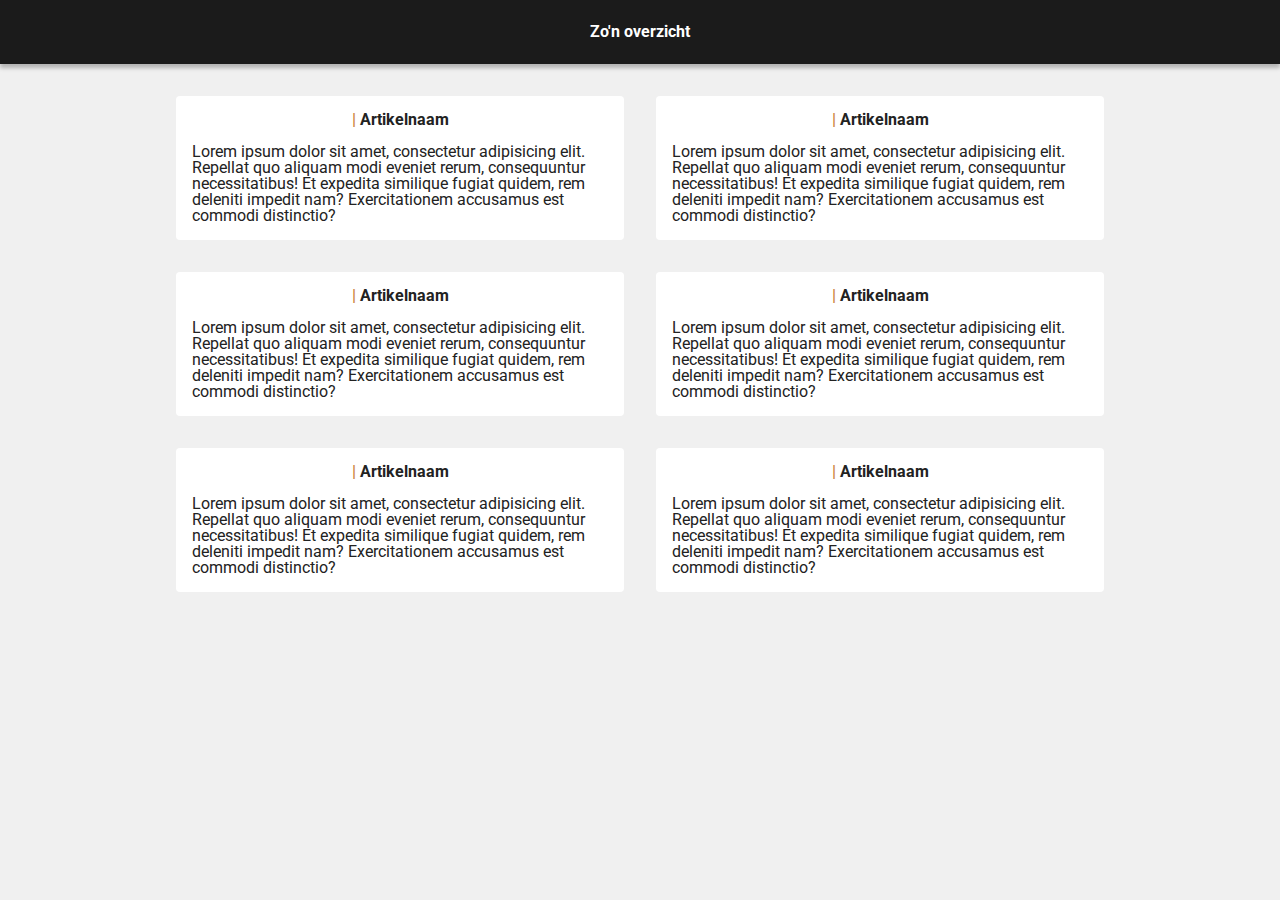
==== index.html @ 6e52973c "An attempt" ====
<!doctype html>
<html lang="nl">
	
<head>
	<meta charset="UTF-8">
	<meta name="author" content="Daniel van de Velde">
	<meta name="viewport" content="width=device-width, initial-scale=1">
	<title>Hey</title>
	<link href="styles/reset.css" rel="stylesheet">
	<link href="styles/style.css" rel="stylesheet">
</head>

<body>
	<h1>Zo'n overzicht</h1>
	<section>
		<article><h2>Artikelnaam</h2><p>Lorem ipsum dolor sit amet, consectetur adipisicing elit. Repellat quo aliquam modi eveniet rerum, consequuntur necessitatibus! Et expedita similique fugiat quidem, rem deleniti impedit nam? Exercitationem accusamus est commodi distinctio?</p></article>
		<article><h2>Artikelnaam</h2><p>Lorem ipsum dolor sit amet, consectetur adipisicing elit. Repellat quo aliquam modi eveniet rerum, consequuntur necessitatibus! Et expedita similique fugiat quidem, rem deleniti impedit nam? Exercitationem accusamus est commodi distinctio?</p></article>
		<article><h2>Artikelnaam</h2><p>Lorem ipsum dolor sit amet, consectetur adipisicing elit. Repellat quo aliquam modi eveniet rerum, consequuntur necessitatibus! Et expedita similique fugiat quidem, rem deleniti impedit nam? Exercitationem accusamus est commodi distinctio?</p></article>
		<article><h2>Artikelnaam</h2><p>Lorem ipsum dolor sit amet, consectetur adipisicing elit. Repellat quo aliquam modi eveniet rerum, consequuntur necessitatibus! Et expedita similique fugiat quidem, rem deleniti impedit nam? Exercitationem accusamus est commodi distinctio?</p></article>
		<article><h2>Artikelnaam</h2><p>Lorem ipsum dolor sit amet, consectetur adipisicing elit. Repellat quo aliquam modi eveniet rerum, consequuntur necessitatibus! Et expedita similique fugiat quidem, rem deleniti impedit nam? Exercitationem accusamus est commodi distinctio?</p></article>
		<article><h2>Artikelnaam</h2><p>Lorem ipsum dolor sit amet, consectetur adipisicing elit. Repellat quo aliquam modi eveniet rerum, consequuntur necessitatibus! Et expedita similique fugiat quidem, rem deleniti impedit nam? Exercitationem accusamus est commodi distinctio?</p></article>
	</section>
		<script src="scripts/script.js"></script>
</body>
	
</html>
---- styles/style.css ----
@import url("https://fonts.googleapis.com/css2?family=Roboto:wght@400;700&display=swap");

:root {
  font-family: "Roboto", sans-serif;
}

body {
  background-color: #f0f0f0;
}

h1 {
  background-color: #1b1b1b;
  color: white;
  font-weight: bold;
  text-align: center;
  padding: 1.5em;
  box-shadow: 0px 0.25em 0.25em 0px rgba(0, 0, 0, 0.25);
  position: sticky;
  margin-bottom: 1em;
}

section {
  display: flex;
  flex-wrap: wrap;
  width: 75%;
  margin: auto;
}

article {
  padding: 1em;
  margin: 1em;
  background-color: #ffffff;
  border-radius: 0.25em;
  flex: 1 0 40%;
  cursor: pointer;
}

article:hover {
  transform: translateY(-0.25em) translateX(0.25em);
  box-shadow: 0px 0.5em 0.25em 0px rgba(0, 0, 0, 0.25);
}

h2 {
  padding-bottom: 1em;
  text-align: center;
  font-weight: bold;
}

h2::before {
  content: "| ";
  color: peru;
}
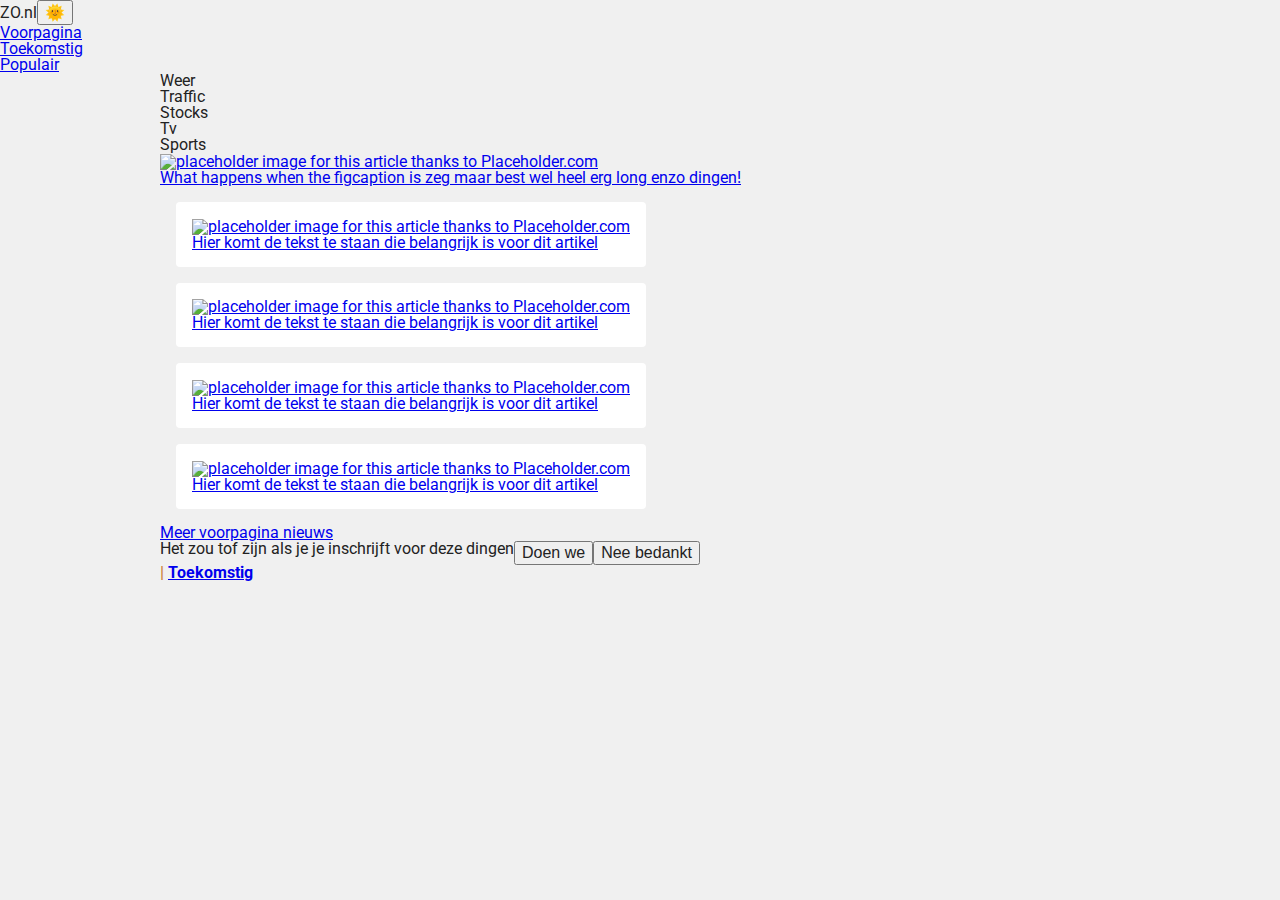
==== commit d71f92d5: "Add html that looks suspiciously like a newssite & fontAwesome for laziness" ====
--- a/index.html
+++ b/index.html
@@ -1,26 +1,142 @@
-<!doctype html>
+<!DOCTYPE html>
 <html lang="nl">
-	
-<head>
-	<meta charset="UTF-8">
-	<meta name="author" content="Daniel van de Velde">
-	<meta name="viewport" content="width=device-width, initial-scale=1">
-	<title>Hey</title>
-	<link href="styles/reset.css" rel="stylesheet">
-	<link href="styles/style.css" rel="stylesheet">
-</head>
-
-<body>
-	<h1>Zo'n overzicht</h1>
-	<section>
-		<article><h2>Artikelnaam</h2><p>Lorem ipsum dolor sit amet, consectetur adipisicing elit. Repellat quo aliquam modi eveniet rerum, consequuntur necessitatibus! Et expedita similique fugiat quidem, rem deleniti impedit nam? Exercitationem accusamus est commodi distinctio?</p></article>
-		<article><h2>Artikelnaam</h2><p>Lorem ipsum dolor sit amet, consectetur adipisicing elit. Repellat quo aliquam modi eveniet rerum, consequuntur necessitatibus! Et expedita similique fugiat quidem, rem deleniti impedit nam? Exercitationem accusamus est commodi distinctio?</p></article>
-		<article><h2>Artikelnaam</h2><p>Lorem ipsum dolor sit amet, consectetur adipisicing elit. Repellat quo aliquam modi eveniet rerum, consequuntur necessitatibus! Et expedita similique fugiat quidem, rem deleniti impedit nam? Exercitationem accusamus est commodi distinctio?</p></article>
-		<article><h2>Artikelnaam</h2><p>Lorem ipsum dolor sit amet, consectetur adipisicing elit. Repellat quo aliquam modi eveniet rerum, consequuntur necessitatibus! Et expedita similique fugiat quidem, rem deleniti impedit nam? Exercitationem accusamus est commodi distinctio?</p></article>
-		<article><h2>Artikelnaam</h2><p>Lorem ipsum dolor sit amet, consectetur adipisicing elit. Repellat quo aliquam modi eveniet rerum, consequuntur necessitatibus! Et expedita similique fugiat quidem, rem deleniti impedit nam? Exercitationem accusamus est commodi distinctio?</p></article>
-		<article><h2>Artikelnaam</h2><p>Lorem ipsum dolor sit amet, consectetur adipisicing elit. Repellat quo aliquam modi eveniet rerum, consequuntur necessitatibus! Et expedita similique fugiat quidem, rem deleniti impedit nam? Exercitationem accusamus est commodi distinctio?</p></article>
-	</section>
-		<script src="scripts/script.js"></script>
-</body>
-	
+  <head>
+    <meta charset="UTF-8" />
+    <meta name="author" content="Daniel van de Velde" />
+    <meta name="viewport" content="width=device-width, initial-scale=1" />
+    <title>Hey</title>
+    <link href="styles/reset.css" rel="stylesheet" />
+    <link href="styles/style.css" rel="stylesheet" />
+    <script
+      src="https://kit.fontawesome.com/f37409f078.js"
+      crossorigin="anonymous"
+    ></script>
+  </head>
+  <body>
+    <header>
+      <div>
+        <a><i class="fas fa-fast-forward"></i>ZO.nl</a
+        ><button id="theme">🌞</button>
+      </div>
+      <nav>
+        <ul>
+          <li><a href="#frontpage">Voorpagina</a></li>
+          <li><a href="#future">Toekomstig</a></li>
+          <li><a href="#">Populair</a></li>
+        </ul>
+      </nav>
+    </header>
+    <main>
+      <section id="forwardIcons">
+        <ul>
+          <li>
+            <a><i class="fas fa-cloud-sun"></i><span>Weer</span></a>
+          </li>
+          <li>
+            <a><i class="fas fa-car"></i><span>Traffic</span></a>
+          </li>
+          <li>
+            <a><i class="far fa-chart-bar"></i><span>Stocks</span></a>
+          </li>
+          <li>
+            <a><i class="fas fa-tv"></i><span>Tv</span></a>
+          </li>
+          <li>
+            <a><i class="fas fa-futbol"></i><span>Sports</span></a>
+          </li>
+        </ul>
+      </section>
+      <section id="frontpage">
+        <a href="#">
+          <figure>
+            <img
+              src="https://via.placeholder.com/150"
+              alt="placeholder image for this article thanks to Placeholder.com"
+            />
+            <figcaption>
+              What happens when the figcaption is zeg maar best wel heel erg
+              long enzo dingen!
+            </figcaption>
+          </figure>
+        </a>
+        <ul>
+          <li>
+            <a href="#">
+              <article>
+                <figure>
+                  <img
+                    src="https://via.placeholder.com/150"
+                    alt="placeholder image for this article thanks to Placeholder.com"
+                  />
+                </figure>
+                <p data-attribute="video">
+                  Hier komt de tekst te staan die belangrijk is voor dit artikel
+                </p>
+              </article>
+            </a>
+          </li>
+          <li>
+            <a href="#">
+              <article>
+                <figure>
+                  <img
+                    src="https://via.placeholder.com/150"
+                    alt="placeholder image for this article thanks to Placeholder.com"
+                  />
+                </figure>
+                <p>
+                  Hier komt de tekst te staan die belangrijk is voor dit artikel
+                </p>
+              </article>
+            </a>
+          </li>
+          <li>
+            <a href="#">
+              <article>
+                <figure>
+                  <img
+                    src="https://via.placeholder.com/150"
+                    alt="placeholder image for this article thanks to Placeholder.com"
+                  />
+                </figure>
+                <p>
+                  Hier komt de tekst te staan die belangrijk is voor dit artikel
+                </p>
+              </article>
+            </a>
+          </li>
+          <li>
+            <a href="#">
+              <article>
+                <figure>
+                  <img
+                    src="https://via.placeholder.com/150"
+                    alt="placeholder image for this article thanks to Placeholder.com"
+                  />
+                </figure>
+                <p>
+                  Hier komt de tekst te staan die belangrijk is voor dit artikel
+                </p>
+              </article>
+            </a>
+          </li>
+          <li><a href="#">Meer voorpagina nieuws</a></li>
+        </ul>
+      </section>
+      <section id="shamelessAd">
+        <p>Het zou tof zijn als je je inschrijft voor deze dingen</p>
+        <div>
+          <button class="darkPattern">Doen we</button
+          ><button class="lightPattern">Nee bedankt</button>
+        </div>
+      </section>
+      <section>
+        <h2 id="future"><a href="#">Toekomstig</a></h2>
+      </section>
+    </main>
+    <aside>
+      <!-- Tijd en dingen hier -->
+    </aside>
+    <script src="scripts/script.js"></script>
+  </body>
 </html>
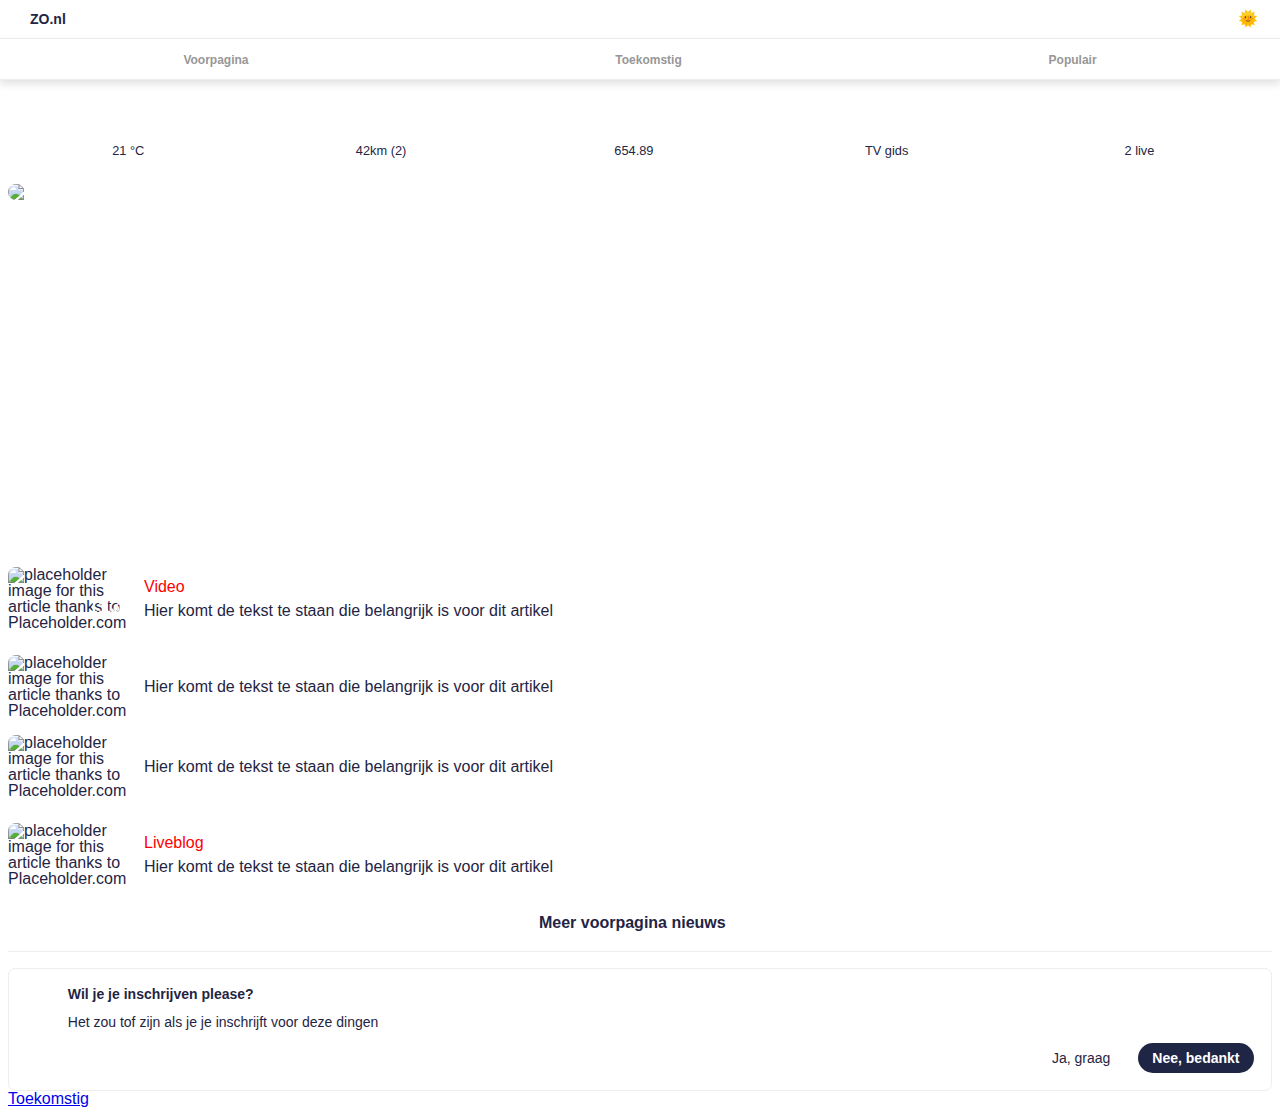
==== commit 3c4139e7: "Actually decent looking mobile" ====
--- a/index.html
+++ b/index.html
@@ -4,7 +4,7 @@
     <meta charset="UTF-8" />
     <meta name="author" content="Daniel van de Velde" />
     <meta name="viewport" content="width=device-width, initial-scale=1" />
-    <title>Hey</title>
+    <title>ZO - Het nieuws uit de toekomst als eerst op ZO.nl</title>
     <link href="styles/reset.css" rel="stylesheet" />
     <link href="styles/style.css" rel="stylesheet" />
     <script
@@ -15,7 +15,7 @@
   <body>
     <header>
       <div>
-        <a><i class="fas fa-fast-forward"></i>ZO.nl</a
+        <a href="#"><i class="fas fa-fast-forward"></i>ZO.nl</a
         ><button id="theme">🌞</button>
       </div>
       <nav>
@@ -30,23 +30,23 @@
       <section id="forwardIcons">
         <ul>
           <li>
-            <a><i class="fas fa-cloud-sun"></i><span>Weer</span></a>
+            <a href="#"><i class="fas fa-cloud-sun"></i><span>21 °C</span></a>
           </li>
           <li>
-            <a><i class="fas fa-car"></i><span>Traffic</span></a>
+            <a href="#"><i class="fas fa-car"></i><span>42km (2)</span></a>
           </li>
           <li>
-            <a><i class="far fa-chart-bar"></i><span>Stocks</span></a>
+            <a href="#"><i class="far fa-chart-bar"></i><span>654.89</span></a>
           </li>
           <li>
-            <a><i class="fas fa-tv"></i><span>Tv</span></a>
+            <a href="#"><i class="fas fa-tv"></i><span>TV gids</span></a>
           </li>
           <li>
-            <a><i class="fas fa-futbol"></i><span>Sports</span></a>
+            <a href="#"><i class="fas fa-futbol"></i><span>2 live</span></a>
           </li>
         </ul>
       </section>
-      <section id="frontpage">
+      <section id="frontpage" class="newsSection">
         <a href="#">
           <figure>
             <img
@@ -54,8 +54,8 @@
               alt="placeholder image for this article thanks to Placeholder.com"
             />
             <figcaption>
-              What happens when the figcaption is zeg maar best wel heel erg
-              long enzo dingen!
+              What happens when the figcaptions is aardig long en /n volgende
+              regel
             </figcaption>
           </figure>
         </a>
@@ -68,8 +68,9 @@
                     src="https://via.placeholder.com/150"
                     alt="placeholder image for this article thanks to Placeholder.com"
                   />
+                  <time datetime="1:13">1:13</time>
                 </figure>
-                <p data-attribute="video">
+                <p data-attribute="Video">
                   Hier komt de tekst te staan die belangrijk is voor dit artikel
                 </p>
               </article>
@@ -114,7 +115,7 @@
                     alt="placeholder image for this article thanks to Placeholder.com"
                   />
                 </figure>
-                <p>
+                <p data-attribute="Liveblog">
                   Hier komt de tekst te staan die belangrijk is voor dit artikel
                 </p>
               </article>
@@ -124,10 +125,13 @@
         </ul>
       </section>
       <section id="shamelessAd">
-        <p>Het zou tof zijn als je je inschrijft voor deze dingen</p>
+        <article>
+          <h3>Wil je je inschrijven please?</h3>
+          <p>Het zou tof zijn als je je inschrijft voor deze dingen</p>
+        </article>
         <div>
-          <button class="darkPattern">Doen we</button
-          ><button class="lightPattern">Nee bedankt</button>
+          <button class="darkPattern">Ja, graag</button
+          ><button class="lightPattern">Nee, bedankt</button>
         </div>
       </section>
       <section>
--- a/styles/style.css
+++ b/styles/style.css
@@ -1,52 +1,310 @@
-@import url("https://fonts.googleapis.com/css2?family=Roboto:wght@400;700&display=swap");
-
 :root {
-  font-family: "Roboto", sans-serif;
+  font-family: "Segoe UI", sans-serif;
+  --pri-text: #1f2544;
+  --sec-text: #979797;
+  --background: #fff;
+  --background2: #fff;
+  --border-color: #eee;
+  --border-radius: 0.5em;
+}
+
+.dark {
+  --pri-text: #ddd;
+  --sec-text: #ddd;
+  --background: #000;
+  --background2: #1f1f1f;
+  --border-color: #808080;
 }
 
 body {
-  background-color: #f0f0f0;
-}
-
-h1 {
-  background-color: #1b1b1b;
-  color: white;
-  font-weight: bold;
+  background-color: var(--background);
+}
+
+header {
+  display: flex;
+  flex-direction: column;
+}
+
+header div {
+  display: flex;
+  justify-content: space-between;
+  align-items: center;
+  padding: 0.5em 1em;
+  border-bottom: 1px solid var(--border-color);
+  background-color: var(--background2);
+}
+
+header div a {
+  font-weight: bold;
+  font-size: 0.875em;
+  text-decoration: none;
+  color: var(--pri-text);
+}
+
+header div i {
+  padding-right: 1em;
+}
+
+header div button {
+  border: none;
+  background: none;
+  outline: none;
+  animation: rotation 2s infinite linear;
+  animation-play-state: paused;
+  padding-bottom: 0.15em;
+}
+
+header div button:hover {
+  transform: rotate(90deg);
+  animation-play-state: running;
+}
+
+header nav {
+  z-index: 2;
+  box-shadow: 0 0.25em 0.5em 0 rgba(0,0,0,.12);
+  border-bottom: 1px solid var(--border-color);
+  background-color: var(--background2);
+}
+
+header nav ul {
+  display: flex;
+  justify-content: space-around;
+  padding: 0.75em 0;
+}
+
+header nav a {
+  text-decoration: none;
+  color: var(--sec-text);
+  font-weight: bold;
+  text-transform: capitalize;
+  font-size: 0.75em;
+  padding: 1em 0.5em;
+}
+
+main {
+  margin-top: 2.5em;
+  padding: 0.5em;
+}
+
+#forwardIcons ul {
+  display: flex;
+  justify-content: stretch;
+}
+
+#forwardIcons li {
+  padding: 0.25em;
+  margin-bottom: 1em;
+  display: flex;
+  flex-direction: column;
+  width: 100%;
+  border: 1px solid transparent;
+}
+
+#forwardIcons li a {
+  padding: 0.25em;
+  display: flex;
+  flex-direction: column;
+  align-items: center;
+  color: var(--pri-text);
+  text-decoration: none;
+}
+
+#forwardIcons i {
+  padding-bottom: 0.5em;
+}
+
+#forwardIcons span {
+  font-size: 0.8em;
+}
+
+#forwardIcons li span::after {
+  font-size: 0.75em;
+  font-family: FontAwesome;
+  content: "\f054";
+  padding-left: 0.5em;
+}
+
+#forwardIcons li:hover {
+  border: 1px solid var(--pri-text);
+  border-radius: 0.5em;
+}
+
+.newsSection {
+  border-bottom: 1px solid var(--border-color);
+  margin-bottom: 1em;
+}
+
+.newsSection > a {
+  color: #fff;
+}
+
+.newsSection > a figure {
+  position: relative;
+  margin-bottom: 1em;
+  height: 22.5em;
+}
+
+.newsSection > a figure img {
+  border-radius: var(--border-radius);
+  width: 100%;
+  height: 100%;
+}
+
+.newsSection > a figure figcaption {
+  font-size: 1.5em;
+  font-weight: bold;
+  position: absolute;
+  bottom: 1em;
+  left: 0.5em;
+  right: 0.5em;
+}
+
+.newsSection ul li {
+  margin-bottom: 1em;
+}
+
+.newsSection li > a {
+  color: var(--pri-text);
+  text-decoration: none;
+}
+
+.newsSection li > a:hover {
+  text-decoration: underline;
+}
+
+.newsSection ul li:last-child {
   text-align: center;
-  padding: 1.5em;
-  box-shadow: 0px 0.25em 0.25em 0px rgba(0, 0, 0, 0.25);
-  position: sticky;
-  margin-bottom: 1em;
-}
-
-section {
-  display: flex;
-  flex-wrap: wrap;
-  width: 75%;
-  margin: auto;
-}
-
-article {
+  font-weight: bold;
+  padding: 0.25em;
+}
+
+.newsSection ul li:last-child a::after {
+  font-weight: normal;
+  font-size: 0.75em;
+  font-family: FontAwesome;
+  content: "\f054";
+  padding-left: 0.5em;
+}
+
+.newsSection ul article {
+  display: flex;
+  align-items: center;
+  position: relative;
+}
+
+.newsSection article figure {
+  position: relative;
+  flex: 0 0 7.5em;
+}
+
+.newsSection article img {
+  border-radius: var(--border-radius);
+  width: 100%;
+  height: 100%;
+}
+
+.newsSection article p {
   padding: 1em;
-  margin: 1em;
-  background-color: #ffffff;
-  border-radius: 0.25em;
-  flex: 1 0 40%;
-  cursor: pointer;
-}
-
-article:hover {
-  transform: translateY(-0.25em) translateX(0.25em);
-  box-shadow: 0px 0.5em 0.25em 0px rgba(0, 0, 0, 0.25);
-}
-
-h2 {
+  display: flex;
+  flex-direction: column;
+  line-height: 1.5em;
+}
+
+.newsSection article p[data-attribute]::before {
+  content: attr(data-attribute);
+  color: red;
+}
+
+.newsSection article time {
+  color: #fff;
+  position: absolute;
+  right: 0.5em;
+  bottom: 1em;
+}
+
+.newsSection article p[data-attribute="video"]::after {
+  color: #fff;
+  font-family: FontAwesome;
+  font-size: 2em;
+  content: "\f144";
+  position: absolute;
+  left: 0.25em;
+  bottom: 0.25em;
+}
+
+#shamelessAd {
+  border: 1px solid var(--border-color);
+  background-color: var(--background2);
+  position: relative;
+  padding: 1.25em;
+  padding-left: 4.2em;
+  border-radius: var(--border-radius);
+  display: flex;
+  flex-direction: column;
+  font-size: 0.875em;
+}
+
+#shamelessAd article h3 {
+  font-weight: bold;
+  color: var(--pri-text);
   padding-bottom: 1em;
-  text-align: center;
-  font-weight: bold;
-}
-
-h2::before {
-  content: "| ";
-  color: peru;
+}
+
+#shamelessAd article p {
+  color: var(--pri-text);
+  padding-bottom: 1em;
+}
+
+#shamelessAd div {
+  margin-left: auto;
+}
+
+#shamelessAd button {
+border: none;
+padding: 0.5em 1em;
+}
+
+button.darkPattern {
+  background: none;
+  color: var(--pri-text);
+  border-radius: 1.5em;
+  margin-right: 1em;
+}
+
+button.darkPattern:hover {
+  background-color: var(--border-color)
+}
+
+button.lightPattern {
+  font-weight: bold;
+  color: #fff;
+  background-color: #1f2544;
+  border-radius: 1.5em;
+}
+
+.dark button.lightPattern {
+  background: hsla(0,0%,50.2%,.2)
+}
+
+.dark button.darkPattern {
+  background: hsla(0,0%,50.2%,.1)
+}
+
+#shamelessAd::before {
+  color: var(--pri-text);
+  font-family: FontAwesome;
+  font-size: 2em;
+  position: absolute;
+  left: 0.5em;
+  top: 0.75em;
+  content: "\f0f3";
+}
+
+@keyframes rotation {
+  from {
+    transform: rotate(0deg);
+  }
+  to {
+    transform: rotate(359deg)
+  }
 }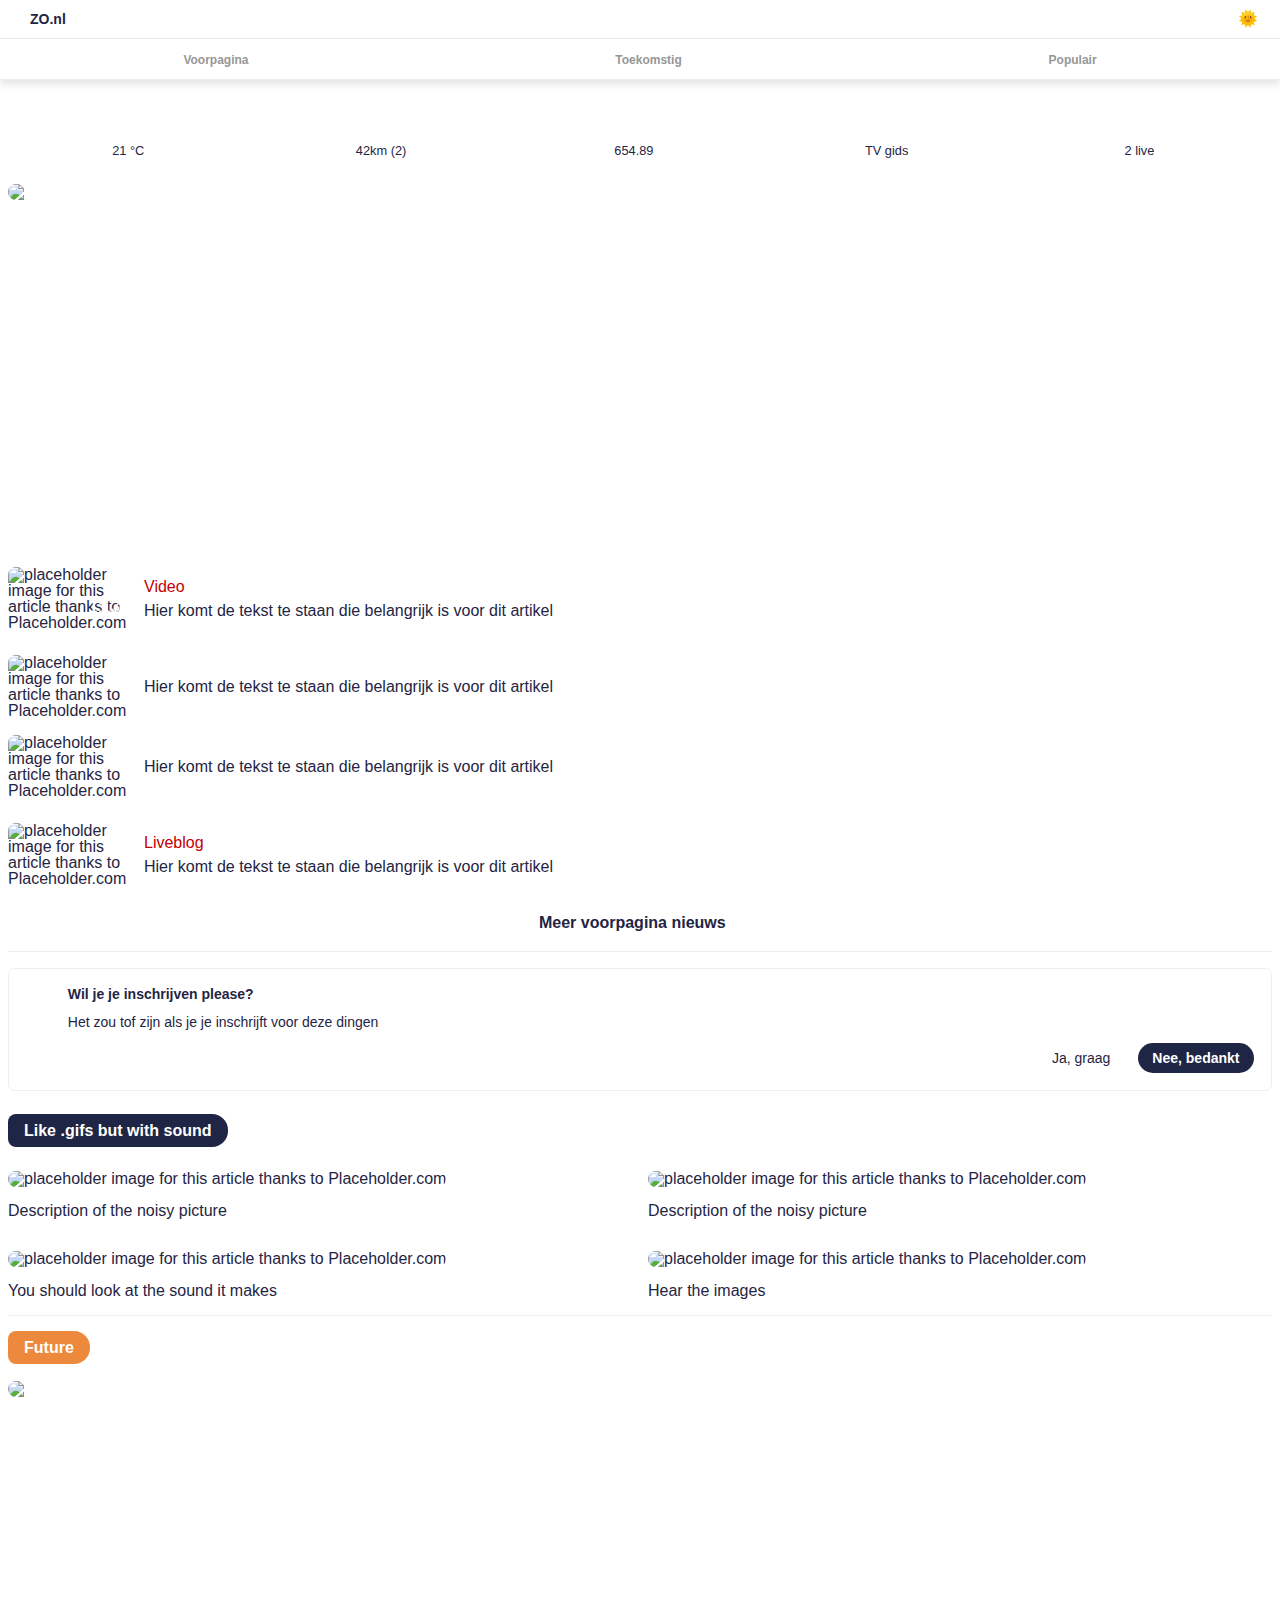
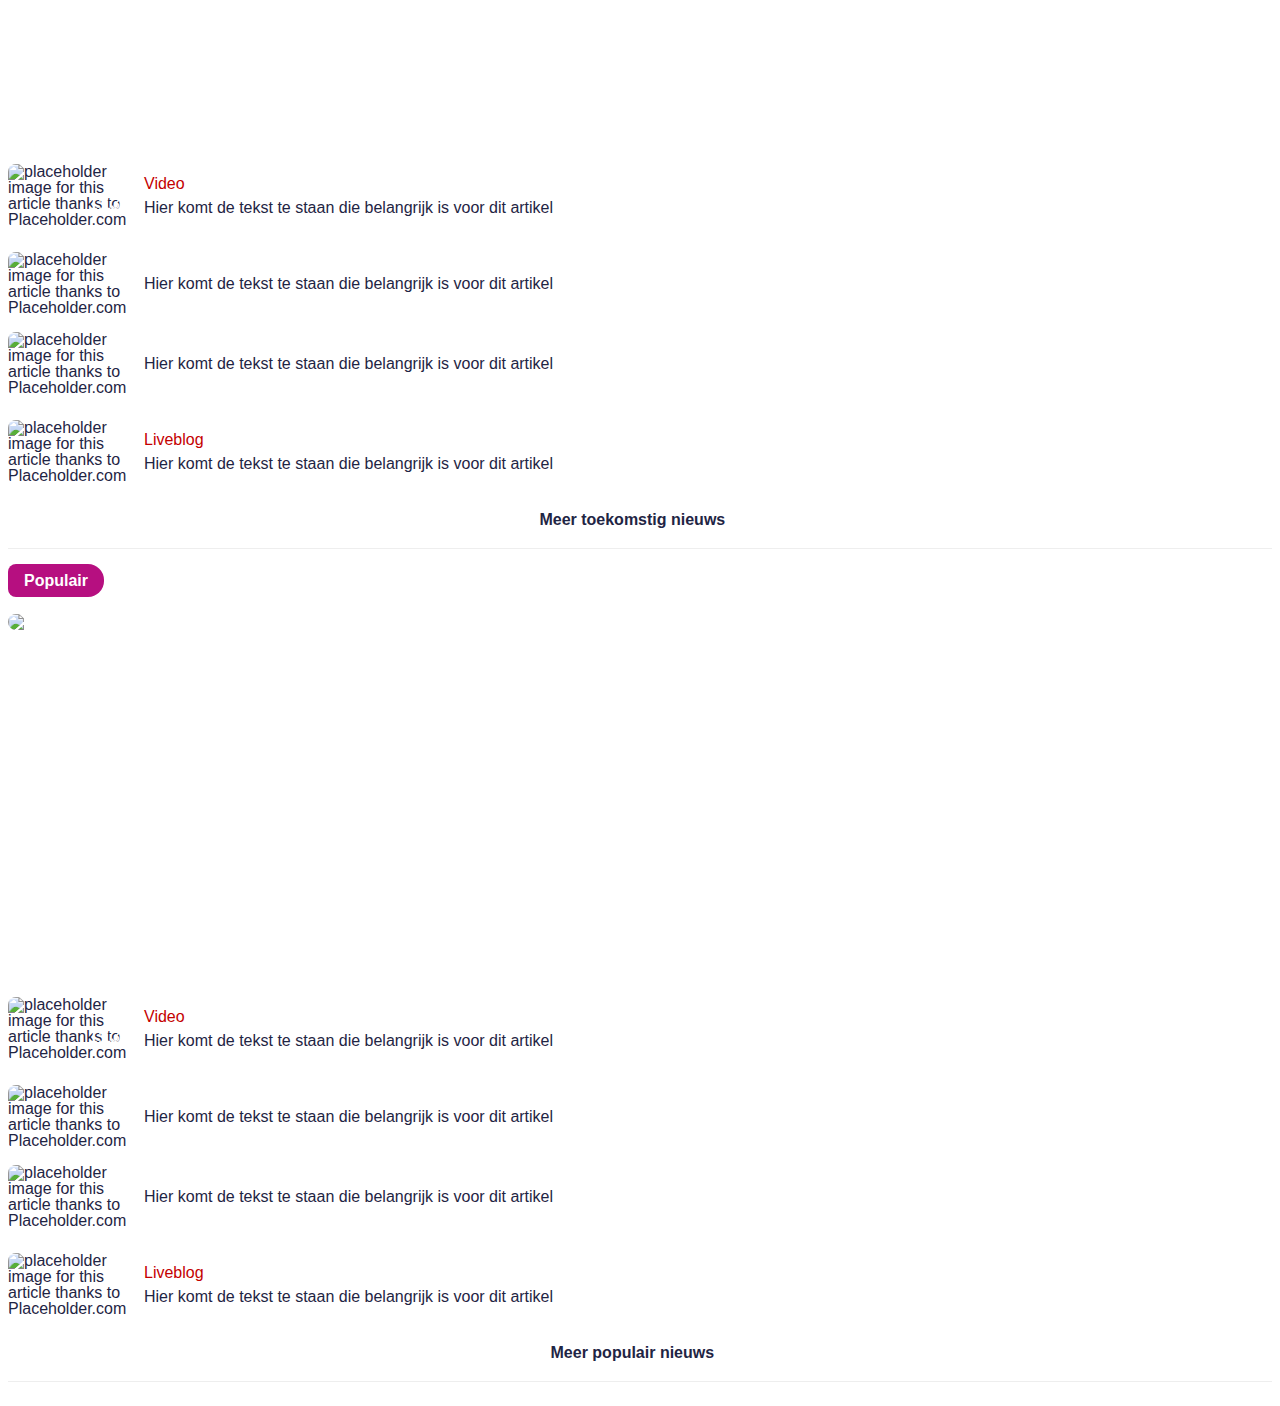
==== commit 2182c633: "more newssections" ====
--- a/index.html
+++ b/index.html
@@ -22,7 +22,7 @@
         <ul>
           <li><a href="#frontpage">Voorpagina</a></li>
           <li><a href="#future">Toekomstig</a></li>
-          <li><a href="#">Populair</a></li>
+          <li><a href="#popular">Populair</a></li>
         </ul>
       </nav>
     </header>
@@ -134,13 +134,211 @@
           ><button class="lightPattern">Nee, bedankt</button>
         </div>
       </section>
-      <section>
-        <h2 id="future"><a href="#">Toekomstig</a></h2>
-      </section>
+      <section id="videos">
+        <h2><a href="#">Like .gifs but with sound</a></h2>
+        <a href="#">
+          <figure>
+            <img
+              src="https://via.placeholder.com/150x100"
+              alt="placeholder image for this article thanks to Placeholder.com"
+            />
+            <figcaption>Description of the noisy picture</figcaption>
+          </figure>
+        </a>
+        <a href="#">
+          <figure>
+            <img
+              src="https://via.placeholder.com/150x100"
+              alt="placeholder image for this article thanks to Placeholder.com"
+            />
+            <figcaption>Description of the noisy picture</figcaption>
+          </figure>
+        </a>
+        <a href="#">
+          <figure>
+            <img
+              src="https://via.placeholder.com/150x100"
+              alt="placeholder image for this article thanks to Placeholder.com"
+            />
+            <figcaption>You should look at the sound it makes</figcaption>
+          </figure>
+        </a>
+        <a href="#">
+          <figure>
+            <img
+              src="https://via.placeholder.com/150x100"
+              alt="placeholder image for this article thanks to Placeholder.com"
+            />
+            <figcaption>Hear the images</figcaption>
+          </figure>
+        </a>
+      </section>
+      <section id="future" class="newsSection">
+        <h2><a href="#">Future</a></h2>
+        <a href="#">
+          <figure>
+            <img
+              src="https://via.placeholder.com/150"
+              alt="placeholder image for this article thanks to Placeholder.com"
+            />
+            <figcaption>
+              What happens when the figcaptions is aardig long en /n volgende
+              regel
+            </figcaption>
+          </figure>
+        </a>
+        <ul>
+          <li>
+            <a href="#">
+              <article>
+                <figure>
+                  <img
+                    src="https://via.placeholder.com/150"
+                    alt="placeholder image for this article thanks to Placeholder.com"
+                  />
+                  <time datetime="1:13">1:13</time>
+                </figure>
+                <p data-attribute="Video">
+                  Hier komt de tekst te staan die belangrijk is voor dit artikel
+                </p>
+              </article>
+            </a>
+          </li>
+          <li>
+            <a href="#">
+              <article>
+                <figure>
+                  <img
+                    src="https://via.placeholder.com/150"
+                    alt="placeholder image for this article thanks to Placeholder.com"
+                  />
+                </figure>
+                <p>
+                  Hier komt de tekst te staan die belangrijk is voor dit artikel
+                </p>
+              </article>
+            </a>
+          </li>
+          <li>
+            <a href="#">
+              <article>
+                <figure>
+                  <img
+                    src="https://via.placeholder.com/150"
+                    alt="placeholder image for this article thanks to Placeholder.com"
+                  />
+                </figure>
+                <p>
+                  Hier komt de tekst te staan die belangrijk is voor dit artikel
+                </p>
+              </article>
+            </a>
+          </li>
+          <li>
+            <a href="#">
+              <article>
+                <figure>
+                  <img
+                    src="https://via.placeholder.com/150"
+                    alt="placeholder image for this article thanks to Placeholder.com"
+                  />
+                </figure>
+                <p data-attribute="Liveblog">
+                  Hier komt de tekst te staan die belangrijk is voor dit artikel
+                </p>
+              </article>
+            </a>
+          </li>
+          <li><a href="#">Meer toekomstig nieuws</a></li>
+        </ul>
+      </section>
+      <section id="popular" class="newsSection">
+        <h2><a href="#">Populair</a></h2>
+        <a href="#">
+          <figure>
+            <img
+              src="https://via.placeholder.com/150"
+              alt="placeholder image for this article thanks to Placeholder.com"
+            />
+            <figcaption>
+              What happens when the figcaptions is aardig long en /n volgende
+              regel
+            </figcaption>
+          </figure>
+        </a>
+        <ul>
+          <li>
+            <a href="#">
+              <article>
+                <figure>
+                  <img
+                    src="https://via.placeholder.com/150"
+                    alt="placeholder image for this article thanks to Placeholder.com"
+                  />
+                  <time datetime="1:13">1:13</time>
+                </figure>
+                <p data-attribute="Video">
+                  Hier komt de tekst te staan die belangrijk is voor dit artikel
+                </p>
+              </article>
+            </a>
+          </li>
+          <li>
+            <a href="#">
+              <article>
+                <figure>
+                  <img
+                    src="https://via.placeholder.com/150"
+                    alt="placeholder image for this article thanks to Placeholder.com"
+                  />
+                </figure>
+                <p>
+                  Hier komt de tekst te staan die belangrijk is voor dit artikel
+                </p>
+              </article>
+            </a>
+          </li>
+          <li>
+            <a href="#">
+              <article>
+                <figure>
+                  <img
+                    src="https://via.placeholder.com/150"
+                    alt="placeholder image for this article thanks to Placeholder.com"
+                  />
+                </figure>
+                <p>
+                  Hier komt de tekst te staan die belangrijk is voor dit artikel
+                </p>
+              </article>
+            </a>
+          </li>
+          <li>
+            <a href="#">
+              <article>
+                <figure>
+                  <img
+                    src="https://via.placeholder.com/150"
+                    alt="placeholder image for this article thanks to Placeholder.com"
+                  />
+                </figure>
+                <p data-attribute="Liveblog">
+                  Hier komt de tekst te staan die belangrijk is voor dit artikel
+                </p>
+              </article>
+            </a>
+          </li>
+          <li><a href="#">Meer populair nieuws</a></li>
+        </ul>
+      </section>
+      <!-- Advertenties maken ?-->
     </main>
     <aside>
-      <!-- Tijd en dingen hier -->
+      <!-- Net binnen, meest gelezen lezers fotos en nushop -->
     </aside>
+    <footer>
+      <!-- Aardig wat links zeg maar -->
+    </footer>
     <script src="scripts/script.js"></script>
   </body>
 </html>
--- a/styles/style.css
+++ b/styles/style.css
@@ -6,6 +6,7 @@
   --background2: #fff;
   --border-color: #eee;
   --border-radius: 0.5em;
+  --header-color: #1f2544;
 }
 
 .dark {
@@ -14,11 +15,16 @@
   --background: #000;
   --background2: #1f1f1f;
   --border-color: #808080;
+  --header-color: #2e3c83;
 }
 
 body {
   background-color: var(--background);
 }
+
+/*
+Header
+*/
 
 header {
   display: flex;
@@ -86,6 +92,11 @@
   padding: 0.5em;
 }
 
+
+/*
+Widgets at the top
+*/
+
 #forwardIcons ul {
   display: flex;
   justify-content: stretch;
@@ -129,9 +140,39 @@
   border-radius: 0.5em;
 }
 
+/*
+A section of news
+*/
+
 .newsSection {
   border-bottom: 1px solid var(--border-color);
   margin-bottom: 1em;
+}
+
+.newsSection > h2 {
+  flex: 1 0 100%;
+  margin: 1.5em auto 1.5em 0;
+}
+
+.newsSection > h2 a {
+  text-decoration: none;
+  border-radius: 0.5em 1em 1em 0.5em;
+  background-color: var(--header-color);
+  padding: 0.5em 1em;
+  color: #fff;
+  font-weight: bold;
+}
+
+.newsSection#future > h2 a {
+  background-color: #ed893c;
+}
+
+.newsSection#popular > h2 a {
+  background-color: #b60f80;
+}
+
+.newsSection > h2 a:hover {
+  text-decoration: underline;
 }
 
 .newsSection > a {
@@ -212,7 +253,7 @@
 
 .newsSection article p[data-attribute]::before {
   content: attr(data-attribute);
-  color: red;
+  color: #c40000;
 }
 
 .newsSection article time {
@@ -222,7 +263,7 @@
   bottom: 1em;
 }
 
-.newsSection article p[data-attribute="video"]::after {
+.newsSection article p[data-attribute="Video"]::after {
   color: #fff;
   font-family: FontAwesome;
   font-size: 2em;
@@ -231,6 +272,10 @@
   left: 0.25em;
   bottom: 0.25em;
 }
+
+/*
+Hey, wanna get our newsletter? ad
+*/
 
 #shamelessAd {
   border: 1px solid var(--border-color);
@@ -282,14 +327,6 @@
   border-radius: 1.5em;
 }
 
-.dark button.lightPattern {
-  background: hsla(0,0%,50.2%,.2)
-}
-
-.dark button.darkPattern {
-  background: hsla(0,0%,50.2%,.1)
-}
-
 #shamelessAd::before {
   color: var(--pri-text);
   font-family: FontAwesome;
@@ -300,6 +337,88 @@
   content: "\f0f3";
 }
 
+/*
+Videos
+*/
+
+#videos {
+  display: flex;
+  margin: 1em 0;
+  width: 100%;
+  flex-wrap: wrap;
+  border-bottom: 1px solid var(--border-color);
+}
+
+#videos a {
+  text-decoration: none;
+  color: var(--pri-text);
+}
+
+#videos h2 {
+  flex: 1 0 100%;
+  margin: 1em auto 1em 0;
+}
+
+#videos h2 a {
+  border-radius: 0.5em 1em 1em 0.5em;
+  background-color: var(--header-color);
+  padding: 0.5em 1em;
+  color: #fff;
+  font-weight: bold;
+}
+
+#videos h2 a:hover {
+  text-decoration: underline;
+}
+
+#videos > a {
+  flex: 1 0 calc(50% - 0.5em);
+}
+
+#videos > a:nth-of-type(odd) {
+  margin-right: 1em;
+}
+
+#videos > a img {
+  border-radius: var(--border-radius);
+  width: 100%;
+  margin-bottom: 1em;
+}
+
+#videos > a figure {
+  position: relative;
+  padding: 1em 0;
+}
+
+#videos > a figure::before {
+  color: #fff;
+  font-family: FontAwesome;
+  font-size: 2em;
+  content: "\f144";
+  position: absolute;
+  left: 0.25em;
+  bottom: 1.75em;
+}
+
+
+/*
+Dark theme
+*/
+.dark #forwardIcons li:hover {
+  border: 1px solid transparent
+}
+
+.dark button.lightPattern {
+  background: hsla(0,0%,50.2%,.2)
+}
+
+.dark button.darkPattern {
+  background: hsla(0,0%,50.2%,.1)
+}
+
+/*
+Minor animations, for the fun of it
+*/
 @keyframes rotation {
   from {
     transform: rotate(0deg);
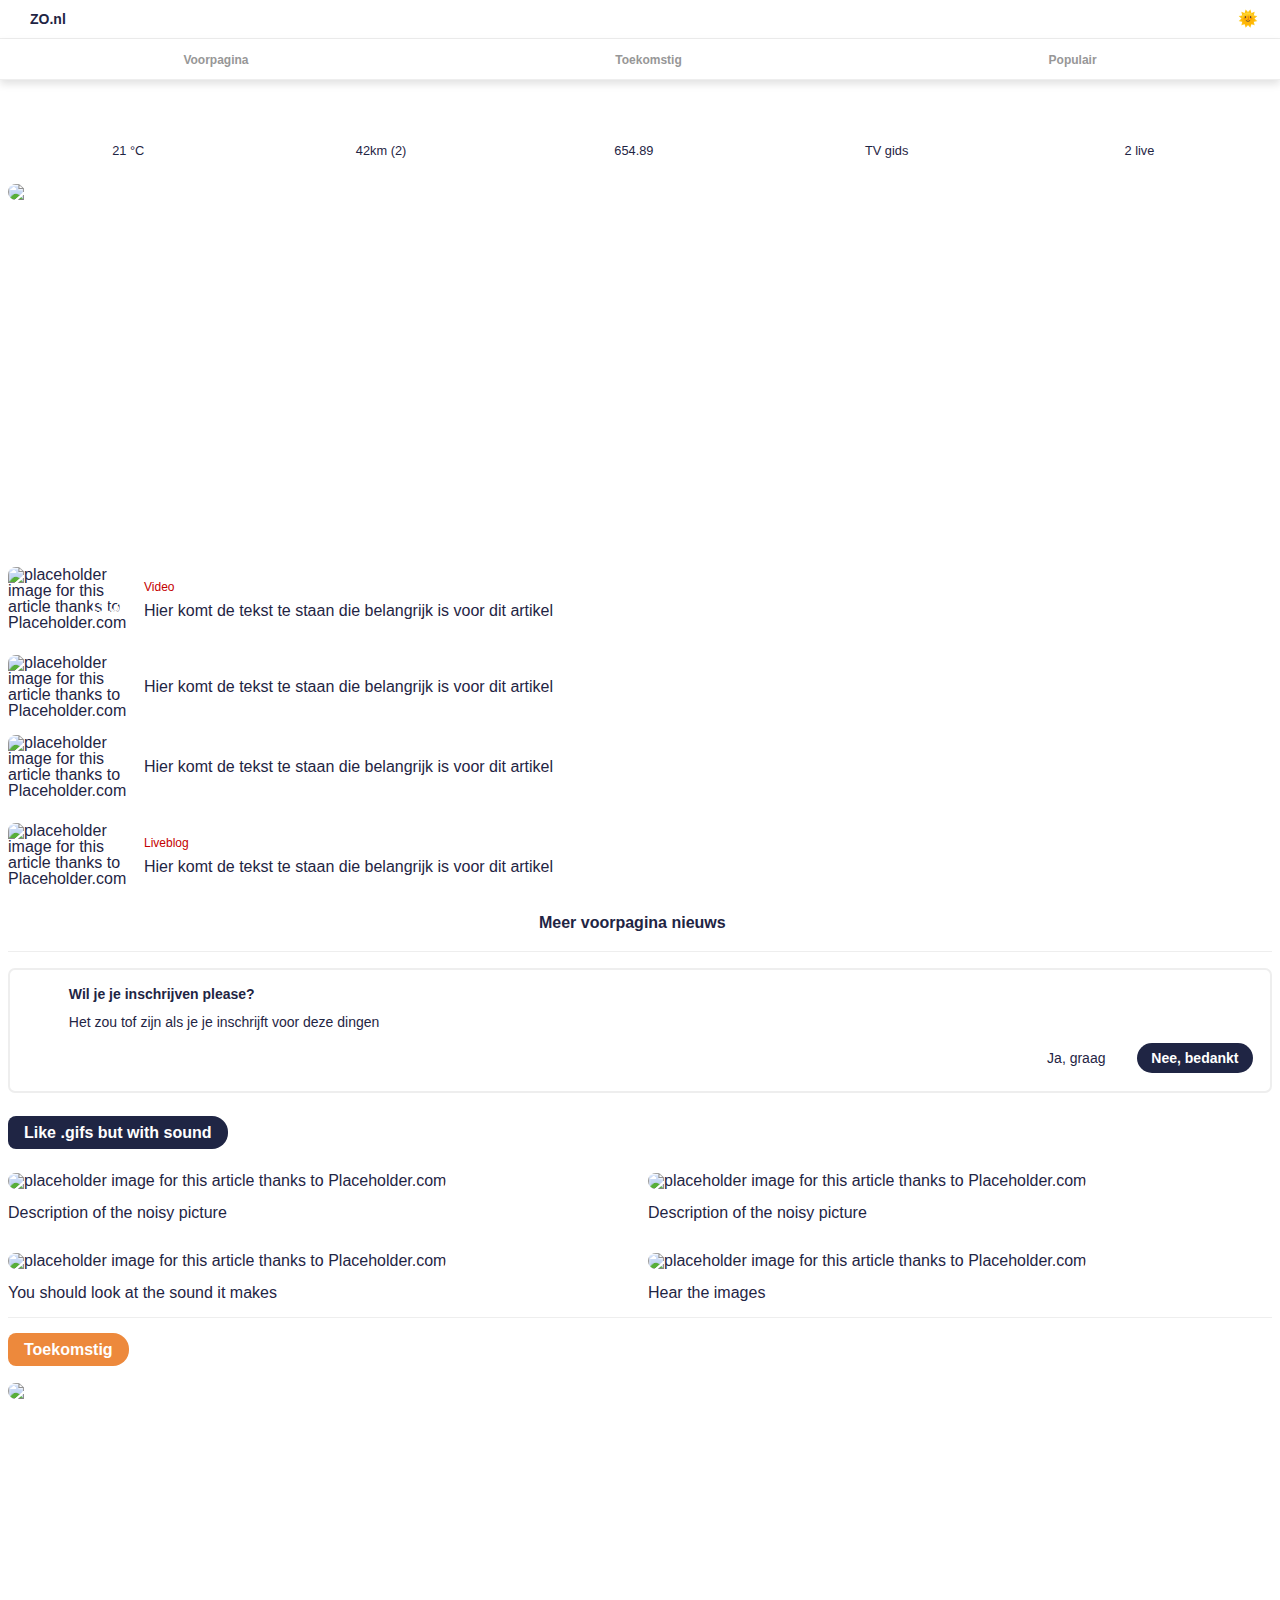
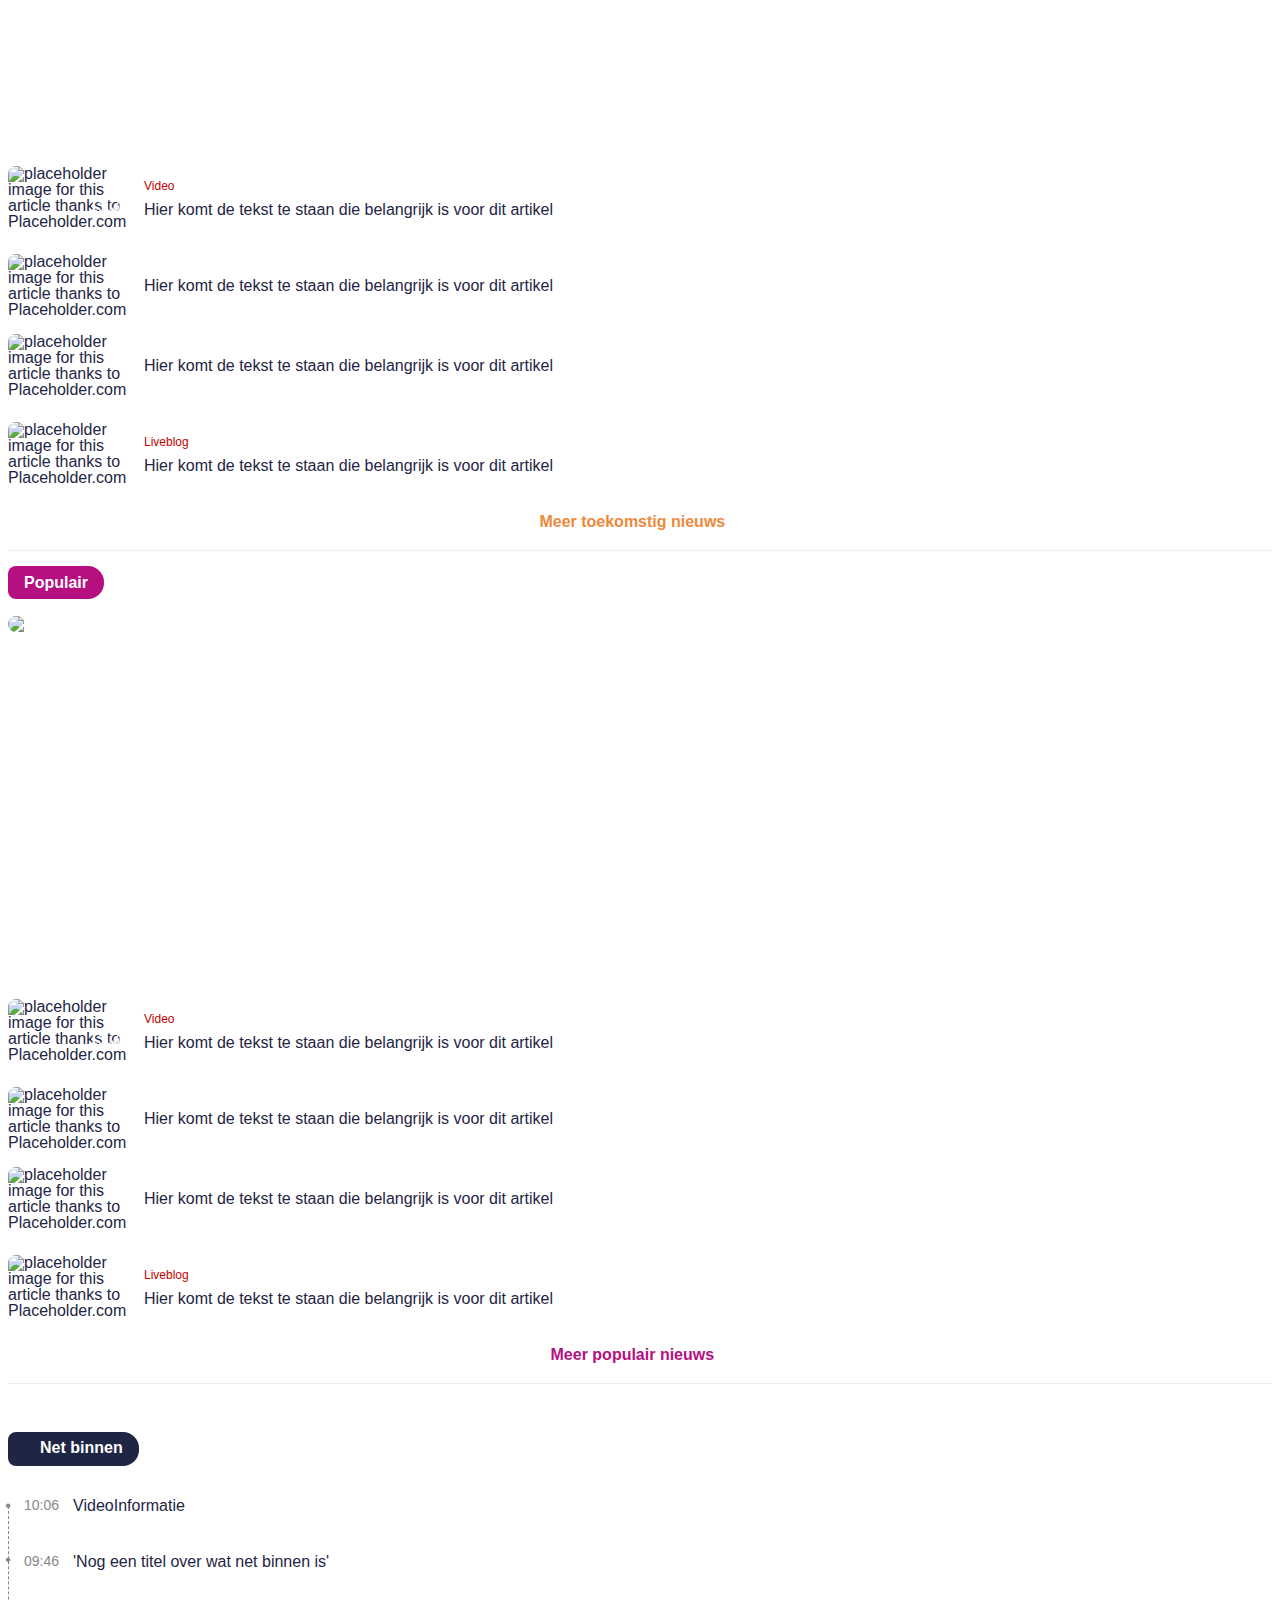
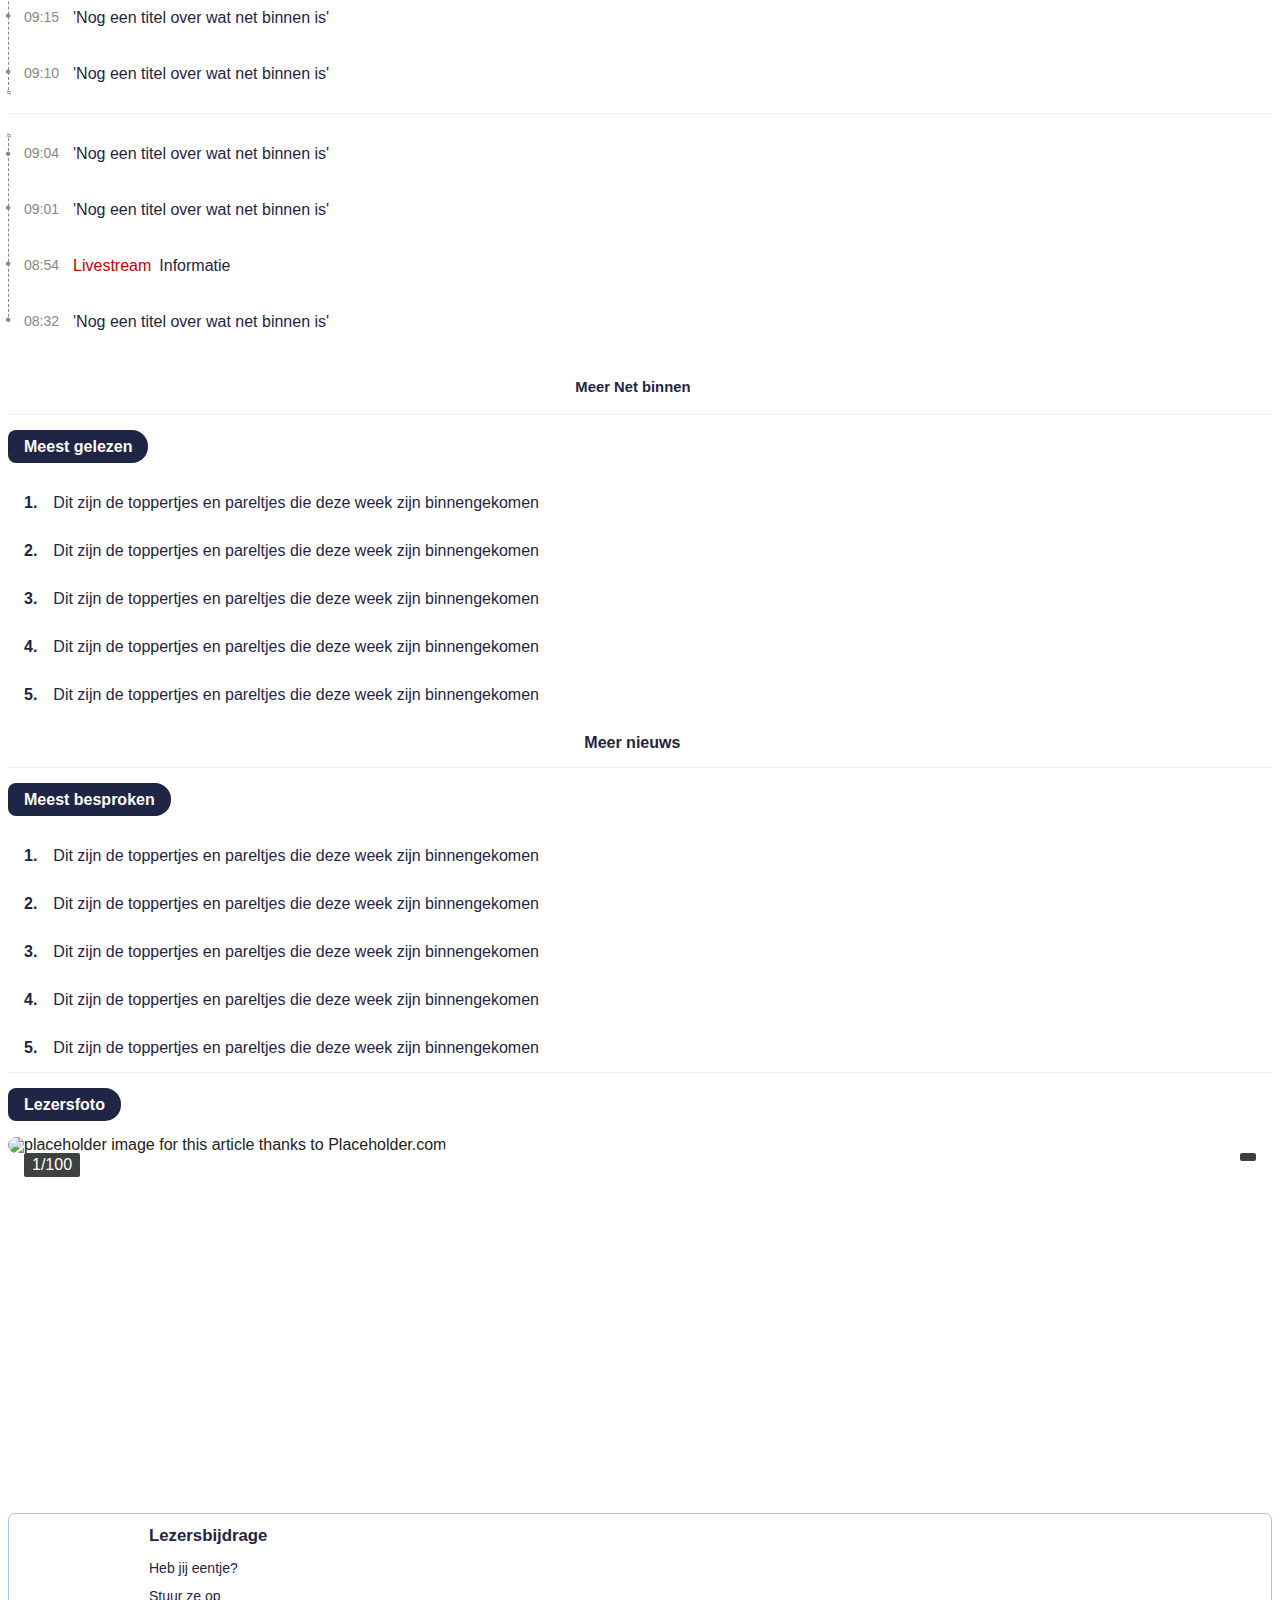
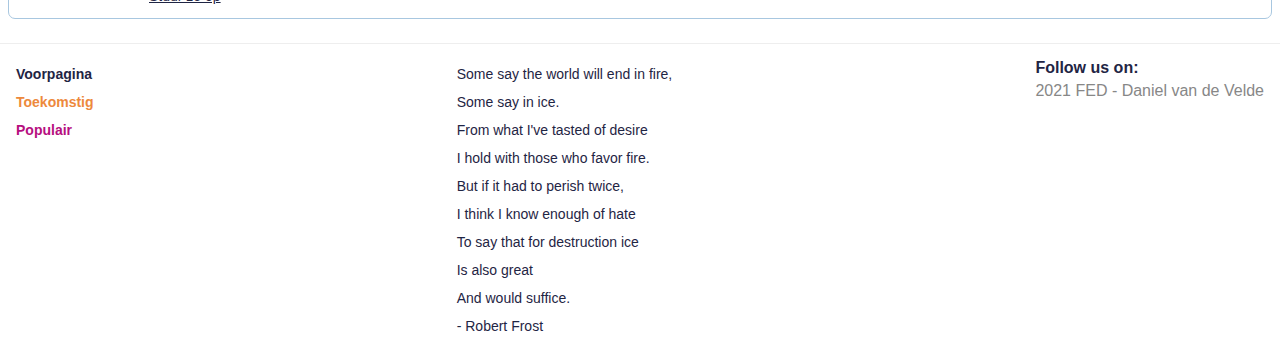
==== commit fc54efd4: "Version 1 of first small screen & plans for the future" ====
--- a/index.html
+++ b/index.html
@@ -4,7 +4,7 @@
     <meta charset="UTF-8" />
     <meta name="author" content="Daniel van de Velde" />
     <meta name="viewport" content="width=device-width, initial-scale=1" />
-    <title>ZO - Het nieuws uit de toekomst als eerst op ZO.nl</title>
+    <title>ZO - Het toekomstige nieuws het eerst op ZO.nl</title>
     <link href="styles/reset.css" rel="stylesheet" />
     <link href="styles/style.css" rel="stylesheet" />
     <script
@@ -12,7 +12,7 @@
       crossorigin="anonymous"
     ></script>
   </head>
-  <body>
+  <body id="root">
     <header>
       <div>
         <a href="#"><i class="fas fa-fast-forward"></i>ZO.nl</a
@@ -130,8 +130,8 @@
           <p>Het zou tof zijn als je je inschrijft voor deze dingen</p>
         </article>
         <div>
-          <button class="darkPattern">Ja, graag</button
-          ><button class="lightPattern">Nee, bedankt</button>
+          <button class="darkPattern">Ja, graag</button>
+          <button class="lightPattern">Nee, bedankt</button>
         </div>
       </section>
       <section id="videos">
@@ -174,7 +174,7 @@
         </a>
       </section>
       <section id="future" class="newsSection">
-        <h2><a href="#">Future</a></h2>
+        <h2><a href="#">Toekomstig</a></h2>
         <a href="#">
           <figure>
             <img
@@ -331,13 +331,192 @@
           <li><a href="#">Meer populair nieuws</a></li>
         </ul>
       </section>
-      <!-- Advertenties maken ?-->
+      <!-- Advertentielijst maken ?-->
     </main>
     <aside>
-      <!-- Net binnen, meest gelezen lezers fotos en nushop -->
+      <section class="justin">
+        <h2><a href="#">Net binnen</a></h2>
+        <ul>
+          <li>
+            <a href="#">
+              <time datetime="10:06">10:06</time><span>Video</span
+              ><span>Informatie</span>
+            </a>
+          </li>
+          <li>
+            <a href="#">
+              <time datetime="09:46">09:46</time
+              ><span>'Nog een titel over wat net binnen is'</span>
+            </a>
+          </li>
+          <li>
+            <a href="#">
+              <time datetime="09:15">09:15</time
+              ><span>'Nog een titel over wat net binnen is'</span>
+            </a>
+          </li>
+          <li>
+            <a href="#">
+              <time datetime="09:10">09:10</time
+              ><span>'Nog een titel over wat net binnen is'</span>
+            </a>
+          </li>
+        </ul>
+        <ul>
+          <li>
+            <a href="#">
+              <time datetime="09:04">09:04</time
+              ><span>'Nog een titel over wat net binnen is'</span>
+            </a>
+          </li>
+          <li>
+            <a href="#">
+              <time datetime="09:01">09:01</time
+              ><span>'Nog een titel over wat net binnen is'</span>
+            </a>
+          </li>
+          <li>
+            <a href="#">
+              <time datetime="08:54">08:54</time
+              ><span class="special">Livestream</span
+              ><span>Informatie </span></a
+            >
+          </li>
+          <li>
+            <a href="#">
+              <time datetime="08:32">08:32</time
+              ><span>'Nog een titel over wat net binnen is'</span>
+            </a>
+          </li>
+        </ul>
+        <span><a href="#">Meer Net binnen</a></span>
+      </section>
+      <section class="most">
+        <h2><a href="#">Meest gelezen</a></h2>
+        <ol>
+          <li>
+            <a href="#">
+              Dit zijn de toppertjes en pareltjes die deze week zijn
+              binnengekomen
+            </a>
+          </li>
+          <li>
+            <a href="#">
+              Dit zijn de toppertjes en pareltjes die deze week zijn
+              binnengekomen
+            </a>
+          </li>
+          <li>
+            <a href="#">
+              Dit zijn de toppertjes en pareltjes die deze week zijn
+              binnengekomen
+            </a>
+          </li>
+          <li>
+            <a href="#">
+              Dit zijn de toppertjes en pareltjes die deze week zijn
+              binnengekomen
+            </a>
+          </li>
+          <li>
+            <a href="#">
+              Dit zijn de toppertjes en pareltjes die deze week zijn
+              binnengekomen
+            </a>
+          </li>
+          <span><a href="#">Meer nieuws</a></span>
+        </ol>
+      </section>
+      <section class="most">
+        <h2><a href="#">Meest besproken</a></h2>
+        <ol>
+          <li>
+            <a href="#">
+              Dit zijn de toppertjes en pareltjes die deze week zijn
+              binnengekomen
+            </a>
+          </li>
+          <li>
+            <a href="#">
+              Dit zijn de toppertjes en pareltjes die deze week zijn
+              binnengekomen
+            </a>
+          </li>
+          <li>
+            <a href="#">
+              Dit zijn de toppertjes en pareltjes die deze week zijn
+              binnengekomen
+            </a>
+          </li>
+          <li>
+            <a href="#">
+              Dit zijn de toppertjes en pareltjes die deze week zijn
+              binnengekomen
+            </a>
+          </li>
+          <li>
+            <a href="#">
+              Dit zijn de toppertjes en pareltjes die deze week zijn
+              binnengekomen
+            </a>
+          </li>
+        </ol>
+      </section>
+      <section class="readerPhoto">
+        <h2><a href="#">Lezersfoto</a></h2>
+        <figure>
+          <img
+            src="https://via.placeholder.com/150"
+            alt="placeholder image for this article thanks to Placeholder.com"
+          />
+          <button><i class="fas fa-expand-alt"></i></button>
+          <div class="photoDirectionals">
+            <button><i class="fas fa-chevron-left"></i></button>
+            <button><i class="fas fa-chevron-right"></i></button>
+          </div>
+        </figure>
+        <a href="#">
+          <article>
+            <h3>Lezersbijdrage</h3>
+            <p>Heb jij eentje?</p>
+            <span>Stuur ze op</span>
+          </article>
+        </a>
+      </section>
     </aside>
     <footer>
-      <!-- Aardig wat links zeg maar -->
+      <ul>
+        <li class="frontpageLink"><a href="#">Voorpagina</a></li>
+        <li class="futureLink"><a href="#">Toekomstig</a></li>
+        <li class="popularLink"><a href="#">Populair</a></li>
+      </ul>
+      <ul>
+        <li><a href="#">Some say the world will end in fire,</a></li>
+        <li><a href="#">Some say in ice.</a></li>
+        <li><a href="#">From what I've tasted of desire</a></li>
+        <li><a href="#">I hold with those who favor fire.</a></li>
+        <li><a href="#">But if it had to perish twice,</a></li>
+        <li><a href="#">I think I know enough of hate</a></li>
+        <li><a href="#">To say that for destruction ice</a></li>
+        <li><a href="#">Is also great</a></li>
+        <li><a href="#">And would suffice.</a></li>
+        <li><a href="#">- Robert Frost</a></li>
+      </ul>
+      <div>
+        <span>Follow us on:</span>
+        <ul>
+          <li>
+            <a href="#"><i class="fab fa-instagram-square"></i></a>
+          </li>
+          <li>
+            <a href="#"><i class="fab fa-facebook-square"></i></a>
+          </li>
+          <li>
+            <a href="#"><i class="fab fa-twitter-square"></i></a>
+          </li>
+        </ul>
+        <span>2021 FED - Daniel van de Velde</span>
+      </div>
     </footer>
     <script src="scripts/script.js"></script>
   </body>
--- a/styles/style.css
+++ b/styles/style.css
@@ -2,6 +2,7 @@
   font-family: "Segoe UI", sans-serif;
   --pri-text: #1f2544;
   --sec-text: #979797;
+  --ter-text: #c40000;
   --background: #fff;
   --background2: #fff;
   --border-color: #eee;
@@ -14,12 +15,17 @@
   --sec-text: #ddd;
   --background: #000;
   --background2: #1f1f1f;
-  --border-color: #808080;
+  --border-color: #3f3f3f;
   --header-color: #2e3c83;
 }
 
 body {
   background-color: var(--background);
+}
+
+main {
+  margin-top: 2.5em;
+  padding: 0.5em;
 }
 
 /*
@@ -75,23 +81,21 @@
 header nav ul {
   display: flex;
   justify-content: space-around;
-  padding: 0.75em 0;
-}
-
-header nav a {
+  padding: 0.675em 0;
+}
+
+header nav li {
+  padding: 1px;
+}
+
+header nav li a {
   text-decoration: none;
   color: var(--sec-text);
   font-weight: bold;
   text-transform: capitalize;
   font-size: 0.75em;
-  padding: 1em 0.5em;
-}
-
-main {
-  margin-top: 2.5em;
-  padding: 0.5em;
-}
-
+  padding: 0.5em 0.75em;
+}
 
 /*
 Widgets at the top
@@ -167,8 +171,16 @@
   background-color: #ed893c;
 }
 
+#future li:last-child a {
+  color: #ed893c;
+}
+
 .newsSection#popular > h2 a {
   background-color: #b60f80;
+}
+
+#popular li:last-child a {
+  color: #b60f80;
 }
 
 .newsSection > h2 a:hover {
@@ -225,6 +237,11 @@
   font-family: FontAwesome;
   content: "\f054";
   padding-left: 0.5em;
+  display: inline-block;
+}
+
+.newsSection ul li:last-child a:hover::after {
+  text-decoration: none;
 }
 
 .newsSection ul article {
@@ -253,7 +270,8 @@
 
 .newsSection article p[data-attribute]::before {
   content: attr(data-attribute);
-  color: #c40000;
+  font-size: 0.75em;
+  color: var(--ter-text)
 }
 
 .newsSection article time {
@@ -278,7 +296,7 @@
 */
 
 #shamelessAd {
-  border: 1px solid var(--border-color);
+  border: 2px solid var(--border-color);
   background-color: var(--background2);
   position: relative;
   padding: 1.25em;
@@ -386,23 +404,522 @@
 }
 
 #videos > a figure {
-  position: relative;
   padding: 1em 0;
 }
 
-#videos > a figure::before {
+#videos > a figure figcaption {
+  position: relative;
+}
+
+#videos > a figure figcaption::before {
   color: #fff;
   font-family: FontAwesome;
   font-size: 2em;
   content: "\f144";
   position: absolute;
   left: 0.25em;
-  bottom: 1.75em;
-}
-
-
-/*
-Dark theme
+  top: -1.75em;
+}
+
+/*
+Aside
+*/
+
+aside {
+  padding: 0.5em;
+}
+
+/*
+New new new, and his name is; Justin
+*/
+
+.justin {
+  margin: 1em 0;
+}
+
+.justin h2 {
+  border-radius: 0.5em 1em 1em 0.5em;
+  background-color: var(--header-color);
+  padding: 0.5em 1em 0.625em 2em;
+  font-weight: bold;
+  width: max-content;
+  position: relative;
+}
+
+.justin h2 a {
+  color: #fff;
+  text-decoration: none;
+}
+
+.justin h2 a:hover {
+  text-decoration: underline;
+}
+
+.justin h2::before {
+  color: #fff;
+  font-family: FontAwesome;
+  font-weight: normal;
+  content: "\f519";
+  margin-right: 1em;
+  font-size: 0.5em;
+  position: absolute;
+  left: 1.5em;
+  bottom: 1.625em;
+}
+
+.justin ul {
+  position: relative;
+  padding-left: 1em;
+  margin: 2em 0;
+}
+
+.justin ul::before {
+  content: "";
+  top: 0.5em;
+  bottom: 0.5em;
+  left: 0;
+  position: absolute;
+  display: inline-block;
+  border-left: 1px dashed #878787;
+}
+
+.justin ul:first-of-type::after {
+  position: absolute;
+  content: "";
+  border-bottom: 1px solid var(--border-color);
+  bottom: -1em;
+  left: 0;
+  right: 0;
+}
+
+.justin ul:first-of-type {
+  padding-bottom: 1em;
+}
+
+.justin ul:first-of-type li:last-of-type::after {
+  position: absolute;
+  width: 0.25em;
+  height: 0.075em;
+  left: -1.075em;
+  content: "";
+  border-top: 1px solid #878787;
+  border-bottom: 1px solid #878787;
+  transform: skewY(20deg);
+  bottom: -0.75em;
+}
+
+.justin ul:last-of-type {
+  padding-top: 1em;
+}
+
+.justin ul:last-of-type li:first-of-type::after {
+  position: absolute;
+  width: 0.25em;
+  height: 0.075em;
+  left: -1.075em;
+  content: "";
+  border-top: 1px solid #878787;
+  border-bottom: 1px solid #878787;
+  transform: skewY(20deg);
+  top: -0.75em;
+}
+
+.justin li {
+  position: relative;
+  padding: 0.25em 0;
+}
+
+.justin li:first-of-type::before {
+  top: 0;
+}
+
+.justin li:first-of-type,
+.justin li:first-of-type a {
+  padding-top: 0;
+}
+
+.justin li:last-of-type,
+.justin li:last-of-type a {
+  padding-bottom: 0;
+}
+
+.justin li::before {
+  position: absolute;
+  content: "•";
+  color: #878787;
+  left: -1.1675em;
+  top: 1.125em;
+}
+
+.justin li a {
+  padding: 1em 0;
+  text-decoration: none;
+  color: var(--pri-text);
+  display: flex;
+}
+
+.justin li a::after {
+  font-size: 0.75em;
+  font-family: FontAwesome;
+  content: "\f054";
+  position: absolute;
+  right: 0;
+}
+
+.justin li a .special {
+  color: var(--ter-text);
+  padding-right: 0.5em;
+}
+
+.justin li a:hover span {
+  text-decoration: underline;
+}
+
+.justin li a time {
+  font-size: 0.875em;
+  color: #878787;
+  padding-right: 1em;
+}
+
+.justin > span {
+  display: flex;
+  border-bottom: 1px solid var(--border-color);
+}
+
+.justin > span a {
+  padding: 1.25em;
+  font-size: 0.925em;
+  font-weight: bold;
+  text-decoration: none;
+  color: var(--pri-text);
+  flex: 1 0 auto;
+  text-align: center;
+}
+
+.justin > span a:hover {
+  text-decoration: underline;
+}
+
+.justin > span a::after {
+  display: inline-block;
+  font-size: 0.75em;
+  font-family: FontAwesome;
+  font-weight: normal;
+  padding-left: 0.5em;
+  content: "\f054";
+}
+
+/*
+Most read and talked about
+*/
+
+.most {
+  margin: 1em 0;
+  border-bottom: 1px solid var(--border-color);
+}
+
+.most > h2 {
+  flex: 1 0 100%;
+  margin: 1.5em auto 1.5em 0;
+}
+
+.most > h2 a {
+  text-decoration: none;
+  border-radius: 0.5em 1em 1em 0.5em;
+  background-color: var(--header-color);
+  padding: 0.5em 1em;
+  color: #fff;
+  font-weight: bold;
+}
+
+.most h2 a:hover {
+  text-decoration: underline;
+}
+
+.most ol li {
+  counter-increment: listitem;
+  position: relative;
+  display: flex;
+  padding: 1em;
+}
+
+.most ol li::before {
+  color: var(--pri-text);
+  content: counter(listitem) ".";
+  display: block;
+  font-weight: bold;
+  padding-right: 1em;
+}
+
+.most li a {
+  color: var(--pri-text);
+  text-decoration: none;
+}
+
+.most li a:hover {
+  text-decoration: underline;
+}
+
+.most ol li a::after {
+  font-size: 0.75em;
+  font-family: FontAwesome;
+  content: "\f054";
+  position: absolute;
+  right: 0;
+  top: 1.5em;
+}
+
+.most span {
+  display: flex;
+}
+
+.most span a {
+  padding: 1em 0;
+  font-weight: bold;
+  flex: 1 0 auto;
+  text-align: center;
+  text-decoration: none;
+  color: var(--pri-text);
+}
+
+.most span a:hover {
+  text-decoration: underline;
+}
+
+.most span a::after {
+  display: inline-block;
+  font-size: 0.75em;
+  font-family: FontAwesome;
+  font-weight: normal;
+  padding-left: 0.5em;
+  content: "\f054";
+}
+
+/*
+Photo by reader
+*/
+
+.readerPhoto {
+  padding-bottom: 1em;
+}
+
+.readerPhoto > h2 {
+  flex: 1 0 100%;
+  margin: 1.5em auto 1.5em 0;
+}
+
+.readerPhoto > h2 a {
+  text-decoration: none;
+  border-radius: 0.5em 1em 1em 0.5em;
+  background-color: var(--header-color);
+  padding: 0.5em 1em;
+  color: #fff;
+  font-weight: bold;
+}
+
+.readerPhoto h2 a:hover {
+  text-decoration: underline;
+}
+
+.readerPhoto > figure {
+  position: relative;
+  margin-bottom: 1em;
+  height: 22.5em;
+}
+
+.readerPhoto > figure img {
+  border-radius: var(--border-radius);
+  width: 100%;
+  height: 100%;
+}
+
+.readerPhoto figure::before {
+  content: "1/100";
+  position: absolute;
+  color: white;
+  padding: 0.25em 0.5em;
+  background-color: rgba(0,0,0,0.75);
+  border-radius: 0.125em;
+  border: none;
+  top: 1em;
+  left: 1em;
+}
+
+.readerPhoto button {
+  position: absolute;
+  color: white;
+  padding: 0.25em 0.5em;
+  background-color: rgba(0,0,0,0.75);
+  border-radius: 0.125em;
+  border: none;
+}
+
+.readerPhoto button:hover {
+  background-color: rgba(0,0,0,0.9);
+}
+
+.readerPhoto figure > button {
+  top: 1em;
+  right: 1em;
+}
+
+.readerPhoto .photoDirectionals {
+  transition: 0.5s;
+  visibility: hidden;
+  opacity: 0;
+}
+
+.readerPhoto figure:hover .photoDirectionals {
+  visibility: visible;
+  opacity: 1;
+}
+
+.readerPhoto .photoDirectionals button {
+  color: white;
+  bottom: 50%;
+}
+
+.readerPhoto .photoDirectionals button:first-of-type {
+  left: 0.5em;
+}
+
+.readerPhoto .photoDirectionals button:last-of-type {
+  right: 0.5em;
+}
+
+.readerPhoto > a {
+  text-decoration: none;
+}
+
+.readerPhoto article {
+  border: 1px solid #a8c7e0;
+  background-color: var(--background2);
+  position: relative;
+  padding: 1em;
+  padding-left: 10em;
+  border-radius: var(--border-radius);
+  display: flex;
+  flex-direction: column;
+  font-size: 0.875em;
+}
+
+.readerPhoto article h3 {
+  font-weight: bold;
+  color: var(--pri-text);
+  padding-bottom: 1em;
+  font-size: 1.2em;
+}
+
+.readerPhoto article p {
+  color: var(--pri-text);
+  padding-bottom: 1em;
+}
+
+.readerPhoto article span {
+  text-decoration: underline;
+  color: var(--pri-text);
+}
+
+.readerPhoto article span::after {
+  font-size: 0.75em;
+  font-family: FontAwesome;
+  content: "\f054";
+  padding-left: 0.5em;
+  display: inline-block
+}
+
+.readerPhoto article::before {
+  content: "\f0fe";
+  font-family: FontAwesome;
+  position: absolute;
+  left: 1em;
+  font-size: 3em;
+  top: 25%;
+  color: #a8c7e0;
+}
+
+.readerPhoto article::after {
+  content: "\f1d8";
+  font-family: FontAwesome;
+  position: absolute;
+  left: 2.25em;
+  font-size: 2em;
+  top: 50%;
+  color: var(--pri-text);
+}
+
+.readerPhoto article:hover {
+  border-color: var(--pri-text);
+}
+
+.readerPhoto article:hover::before {
+  color: var(--pri-text);
+}
+
+/*
+Footer
+*/
+
+footer {
+  border-top: 1px solid var(--border-color);
+  padding: 1em 0;
+}
+
+footer {
+  padding: 1em;
+  display: flex;
+  flex-direction: row;
+  justify-content: space-between;
+  flex: 1 0 auto;
+  flex-wrap: wrap;
+}
+
+footer ul {
+  flex-direction: column;
+  font-size: 0.875em;
+}
+
+footer ul li {
+  padding: 0.5em 0;
+}
+
+footer ul:first-of-type li {
+  font-weight: bold;
+}
+
+footer > ul:first-of-type li:nth-child(2) a{
+  color: #ed893c;
+}
+footer > ul:first-of-type li:nth-child(3) a{
+  color: #b60f80;
+}
+
+footer div ul{
+  display: flex;
+  flex-direction: row;
+  flex-wrap: wrap;
+}
+
+footer div li {
+  padding: 0.25em;
+}
+
+footer span:first-of-type {
+  font-weight: bold;
+  color: var(--pri-text)
+}
+
+footer span:last-of-type {
+  color: #878787;
+}
+
+footer li a {
+  text-decoration: none;
+  color: var(--pri-text)
+}
+
+/*
+Minor changes that the dark theme applies to some areas
 */
 .dark #forwardIcons li:hover {
   border: 1px solid transparent
@@ -414,6 +931,28 @@
 
 .dark button.darkPattern {
   background: hsla(0,0%,50.2%,.1)
+}
+
+.dark nav li a:hover {
+  background-color: rgba(255,255,255,.075);
+  border-radius: 1.5em;
+}
+
+#root.dark main .newsSection ul li:last-child a {
+  color: var(--pri-text);
+}
+
+.dark .readerPhoto article {
+  border-color: var(--border-color);
+}
+
+.dark .readerPhoto article::before {
+  color: var(--border-color);
+}
+
+
+.dark .readerPhoto article::after {
+  color: var(--pri-text);
 }
 
 /*
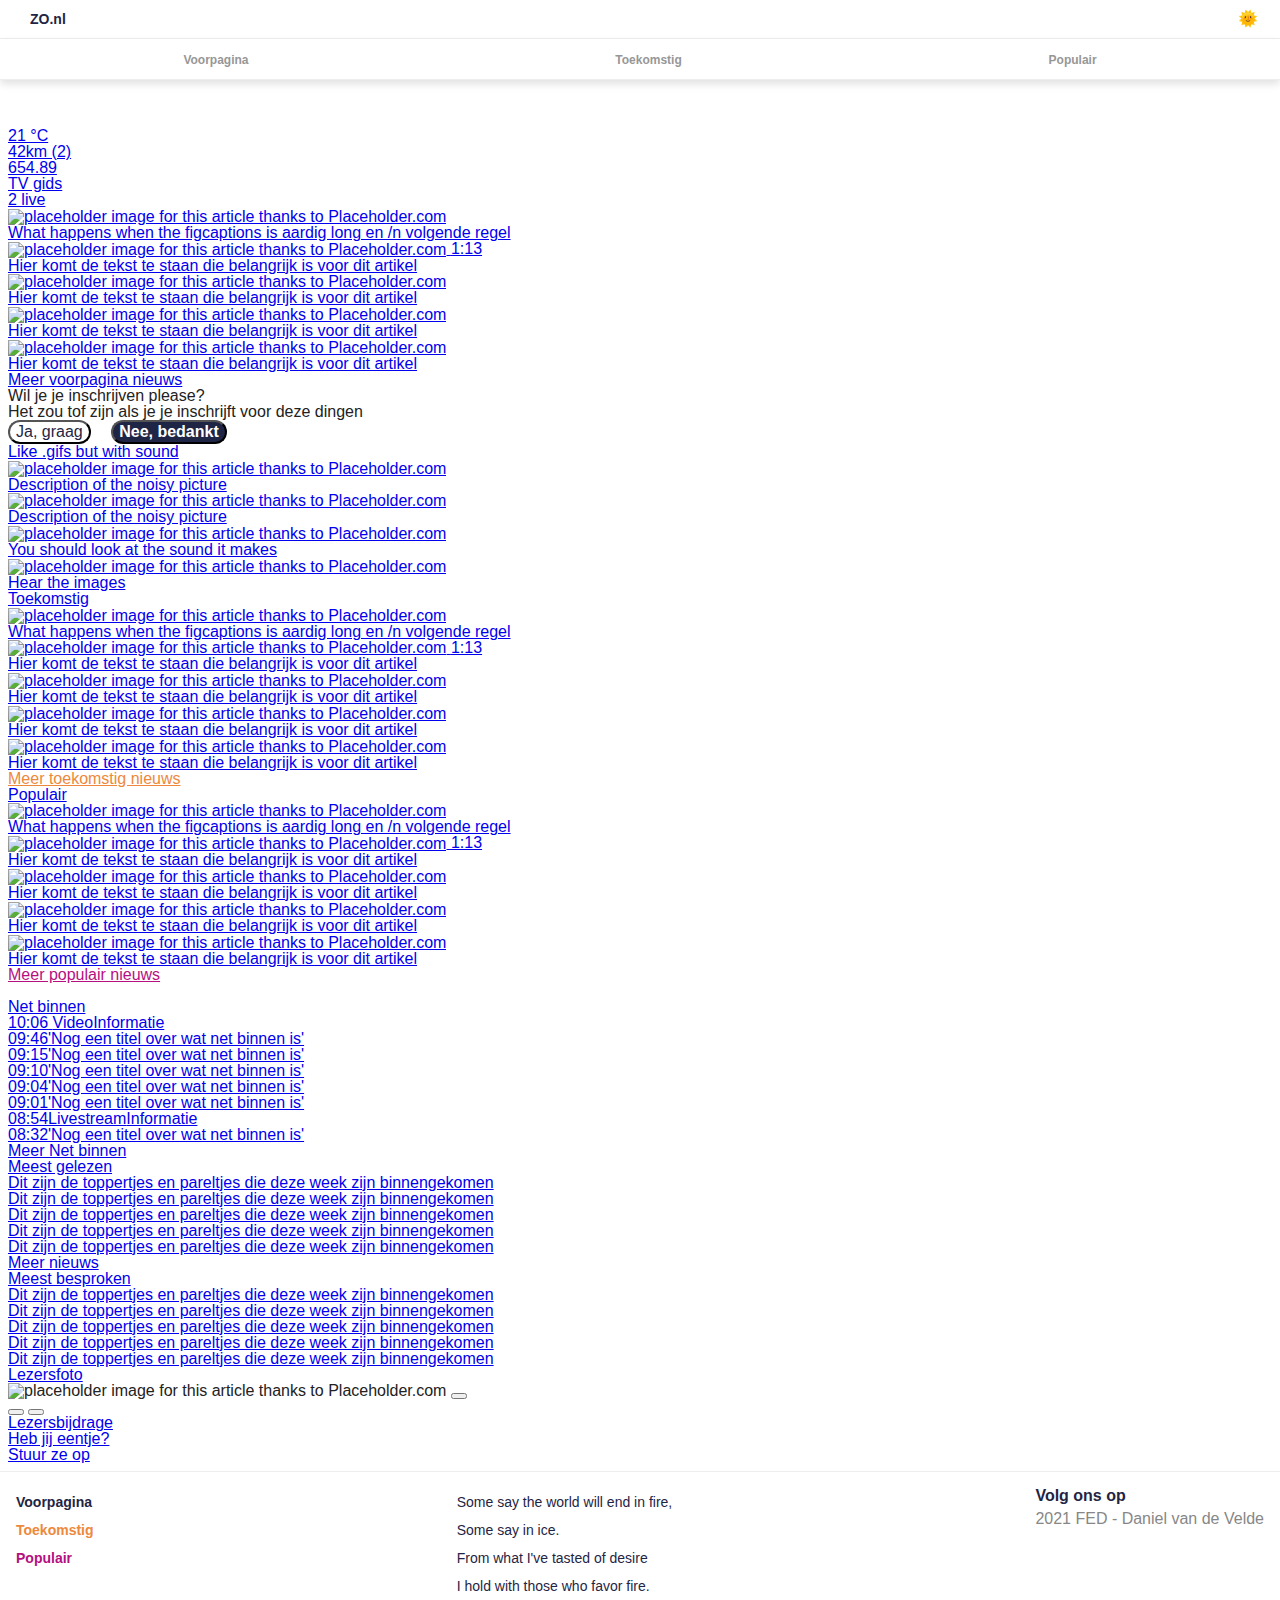
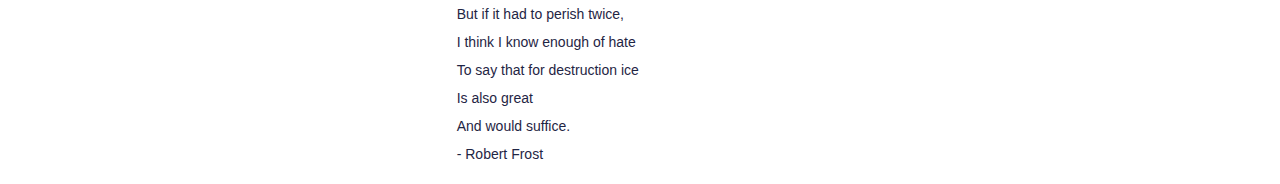
==== commit 4eccdd73: "removal of classes as requested" ====
--- a/index.html
+++ b/index.html
@@ -12,11 +12,12 @@
       crossorigin="anonymous"
     ></script>
   </head>
-  <body id="root">
+
+  <body>
     <header>
       <div>
-        <a href="#"><i class="fas fa-fast-forward"></i>ZO.nl</a
-        ><button id="theme">🌞</button>
+        <a href="#"><i class="fas fa-fast-forward"></i>ZO.nl</a>
+        <button>🌞</button>
       </div>
       <nav>
         <ul>
@@ -27,7 +28,7 @@
       </nav>
     </header>
     <main>
-      <section id="forwardIcons">
+      <section>
         <ul>
           <li>
             <a href="#"><i class="fas fa-cloud-sun"></i><span>21 °C</span></a>
@@ -46,11 +47,11 @@
           </li>
         </ul>
       </section>
-      <section id="frontpage" class="newsSection">
-        <a href="#">
-          <figure>
-            <img
-              src="https://via.placeholder.com/150"
+      <section id="frontpage">
+        <a href="#">
+          <figure>
+            <img
+              src="https://loremflickr.com/500/1000/kitten,cat/all?random=17"
               alt="placeholder image for this article thanks to Placeholder.com"
             />
             <figcaption>
@@ -65,7 +66,7 @@
               <article>
                 <figure>
                   <img
-                    src="https://via.placeholder.com/150"
+                    src="https://loremflickr.com/150/150/kitten,cat/all?random=18"
                     alt="placeholder image for this article thanks to Placeholder.com"
                   />
                   <time datetime="1:13">1:13</time>
@@ -81,7 +82,7 @@
               <article>
                 <figure>
                   <img
-                    src="https://via.placeholder.com/150"
+                    src="https://loremflickr.com/150/150/kitten,cat/all?random=19"
                     alt="placeholder image for this article thanks to Placeholder.com"
                   />
                 </figure>
@@ -96,7 +97,7 @@
               <article>
                 <figure>
                   <img
-                    src="https://via.placeholder.com/150"
+                    src="https://loremflickr.com/150/150/kitten,cat/all?random=20"
                     alt="placeholder image for this article thanks to Placeholder.com"
                   />
                 </figure>
@@ -111,7 +112,7 @@
               <article>
                 <figure>
                   <img
-                    src="https://via.placeholder.com/150"
+                    src="https://loremflickr.com/150/150/kitten,cat/all?random=1"
                     alt="placeholder image for this article thanks to Placeholder.com"
                   />
                 </figure>
@@ -124,7 +125,7 @@
           <li><a href="#">Meer voorpagina nieuws</a></li>
         </ul>
       </section>
-      <section id="shamelessAd">
+      <section>
         <article>
           <h3>Wil je je inschrijven please?</h3>
           <p>Het zou tof zijn als je je inschrijft voor deze dingen</p>
@@ -134,12 +135,12 @@
           <button class="lightPattern">Nee, bedankt</button>
         </div>
       </section>
-      <section id="videos">
+      <section>
         <h2><a href="#">Like .gifs but with sound</a></h2>
         <a href="#">
           <figure>
             <img
-              src="https://via.placeholder.com/150x100"
+              src="https://loremflickr.com/500/500/kitten,cat/all?random=2"
               alt="placeholder image for this article thanks to Placeholder.com"
             />
             <figcaption>Description of the noisy picture</figcaption>
@@ -148,7 +149,7 @@
         <a href="#">
           <figure>
             <img
-              src="https://via.placeholder.com/150x100"
+              src="https://loremflickr.com/500/500/kitten,cat/all?random=3"
               alt="placeholder image for this article thanks to Placeholder.com"
             />
             <figcaption>Description of the noisy picture</figcaption>
@@ -157,7 +158,7 @@
         <a href="#">
           <figure>
             <img
-              src="https://via.placeholder.com/150x100"
+              src="https://loremflickr.com/500/500/kitten,cat/all?random=4"
               alt="placeholder image for this article thanks to Placeholder.com"
             />
             <figcaption>You should look at the sound it makes</figcaption>
@@ -166,19 +167,19 @@
         <a href="#">
           <figure>
             <img
-              src="https://via.placeholder.com/150x100"
+              src="https://loremflickr.com/500/500/kitten,cat/all?random=5"
               alt="placeholder image for this article thanks to Placeholder.com"
             />
             <figcaption>Hear the images</figcaption>
           </figure>
         </a>
       </section>
-      <section id="future" class="newsSection">
+      <section id="future">
         <h2><a href="#">Toekomstig</a></h2>
         <a href="#">
           <figure>
             <img
-              src="https://via.placeholder.com/150"
+              src="https://loremflickr.com/500/500/kitten,cat/all?random=6"
               alt="placeholder image for this article thanks to Placeholder.com"
             />
             <figcaption>
@@ -193,7 +194,7 @@
               <article>
                 <figure>
                   <img
-                    src="https://via.placeholder.com/150"
+                    src="https://loremflickr.com/150/150/kitten,cat/all?random=7"
                     alt="placeholder image for this article thanks to Placeholder.com"
                   />
                   <time datetime="1:13">1:13</time>
@@ -209,7 +210,7 @@
               <article>
                 <figure>
                   <img
-                    src="https://via.placeholder.com/150"
+                    src="https://loremflickr.com/150/150/kitten,cat/all?random=8"
                     alt="placeholder image for this article thanks to Placeholder.com"
                   />
                 </figure>
@@ -224,7 +225,7 @@
               <article>
                 <figure>
                   <img
-                    src="https://via.placeholder.com/150"
+                    src="https://loremflickr.com/150/150/kitten,cat/all?random=9"
                     alt="placeholder image for this article thanks to Placeholder.com"
                   />
                 </figure>
@@ -239,7 +240,7 @@
               <article>
                 <figure>
                   <img
-                    src="https://via.placeholder.com/150"
+                    src="https://loremflickr.com/150/150/kitten,cat/all?random=10"
                     alt="placeholder image for this article thanks to Placeholder.com"
                   />
                 </figure>
@@ -252,12 +253,12 @@
           <li><a href="#">Meer toekomstig nieuws</a></li>
         </ul>
       </section>
-      <section id="popular" class="newsSection">
+      <section id="popular">
         <h2><a href="#">Populair</a></h2>
         <a href="#">
           <figure>
             <img
-              src="https://via.placeholder.com/150"
+              src="https://loremflickr.com/500/500/kitten,cat/all?random=11"
               alt="placeholder image for this article thanks to Placeholder.com"
             />
             <figcaption>
@@ -272,7 +273,7 @@
               <article>
                 <figure>
                   <img
-                    src="https://via.placeholder.com/150"
+                    src="https://loremflickr.com/150/150/kitten,cat/all?random=12"
                     alt="placeholder image for this article thanks to Placeholder.com"
                   />
                   <time datetime="1:13">1:13</time>
@@ -288,7 +289,7 @@
               <article>
                 <figure>
                   <img
-                    src="https://via.placeholder.com/150"
+                    src="https://loremflickr.com/150/150/kitten,cat/all?random=13"
                     alt="placeholder image for this article thanks to Placeholder.com"
                   />
                 </figure>
@@ -303,7 +304,7 @@
               <article>
                 <figure>
                   <img
-                    src="https://via.placeholder.com/150"
+                    src="https://loremflickr.com/150/150/kitten,cat/all?random=14"
                     alt="placeholder image for this article thanks to Placeholder.com"
                   />
                 </figure>
@@ -318,7 +319,7 @@
               <article>
                 <figure>
                   <img
-                    src="https://via.placeholder.com/150"
+                    src="https://loremflickr.com/150/150/kitten,cat/all?random=15"
                     alt="placeholder image for this article thanks to Placeholder.com"
                   />
                 </figure>
@@ -331,15 +332,14 @@
           <li><a href="#">Meer populair nieuws</a></li>
         </ul>
       </section>
-      <!-- Advertentielijst maken ?-->
     </main>
     <aside>
-      <section class="justin">
+      <section>
         <h2><a href="#">Net binnen</a></h2>
         <ul>
           <li>
             <a href="#">
-              <time datetime="10:06">10:06</time><span>Video</span
+              <time datetime="10:06">10:06</time> <span>Video</span
               ><span>Informatie</span>
             </a>
           </li>
@@ -377,8 +377,7 @@
           </li>
           <li>
             <a href="#">
-              <time datetime="08:54">08:54</time
-              ><span class="special">Livestream</span
+              <time datetime="08:54">08:54</time><span>Livestream</span
               ><span>Informatie </span></a
             >
           </li>
@@ -391,7 +390,7 @@
         </ul>
         <span><a href="#">Meer Net binnen</a></span>
       </section>
-      <section class="most">
+      <section>
         <h2><a href="#">Meest gelezen</a></h2>
         <ol>
           <li>
@@ -427,7 +426,7 @@
           <span><a href="#">Meer nieuws</a></span>
         </ol>
       </section>
-      <section class="most">
+      <section>
         <h2><a href="#">Meest besproken</a></h2>
         <ol>
           <li>
@@ -462,15 +461,15 @@
           </li>
         </ol>
       </section>
-      <section class="readerPhoto">
+      <section>
         <h2><a href="#">Lezersfoto</a></h2>
         <figure>
           <img
-            src="https://via.placeholder.com/150"
+            src="https://loremflickr.com/500/500/kitten,cat/all?random=16"
             alt="placeholder image for this article thanks to Placeholder.com"
           />
           <button><i class="fas fa-expand-alt"></i></button>
-          <div class="photoDirectionals">
+          <div>
             <button><i class="fas fa-chevron-left"></i></button>
             <button><i class="fas fa-chevron-right"></i></button>
           </div>
@@ -503,16 +502,16 @@
         <li><a href="#">- Robert Frost</a></li>
       </ul>
       <div>
-        <span>Follow us on:</span>
-        <ul>
-          <li>
-            <a href="#"><i class="fab fa-instagram-square"></i></a>
-          </li>
-          <li>
-            <a href="#"><i class="fab fa-facebook-square"></i></a>
-          </li>
-          <li>
-            <a href="#"><i class="fab fa-twitter-square"></i></a>
+        <span>Volg ons op</span>
+        <ul>
+          <li>
+            <a href="#"><i class="fab fa-instagram"></i></a>
+          </li>
+          <li>
+            <a href="#"><i class="fab fa-facebook-f"></i></a>
+          </li>
+          <li>
+            <a href="#"><i class="fab fa-twitter"></i></a>
           </li>
         </ul>
         <span>2021 FED - Daniel van de Velde</span>
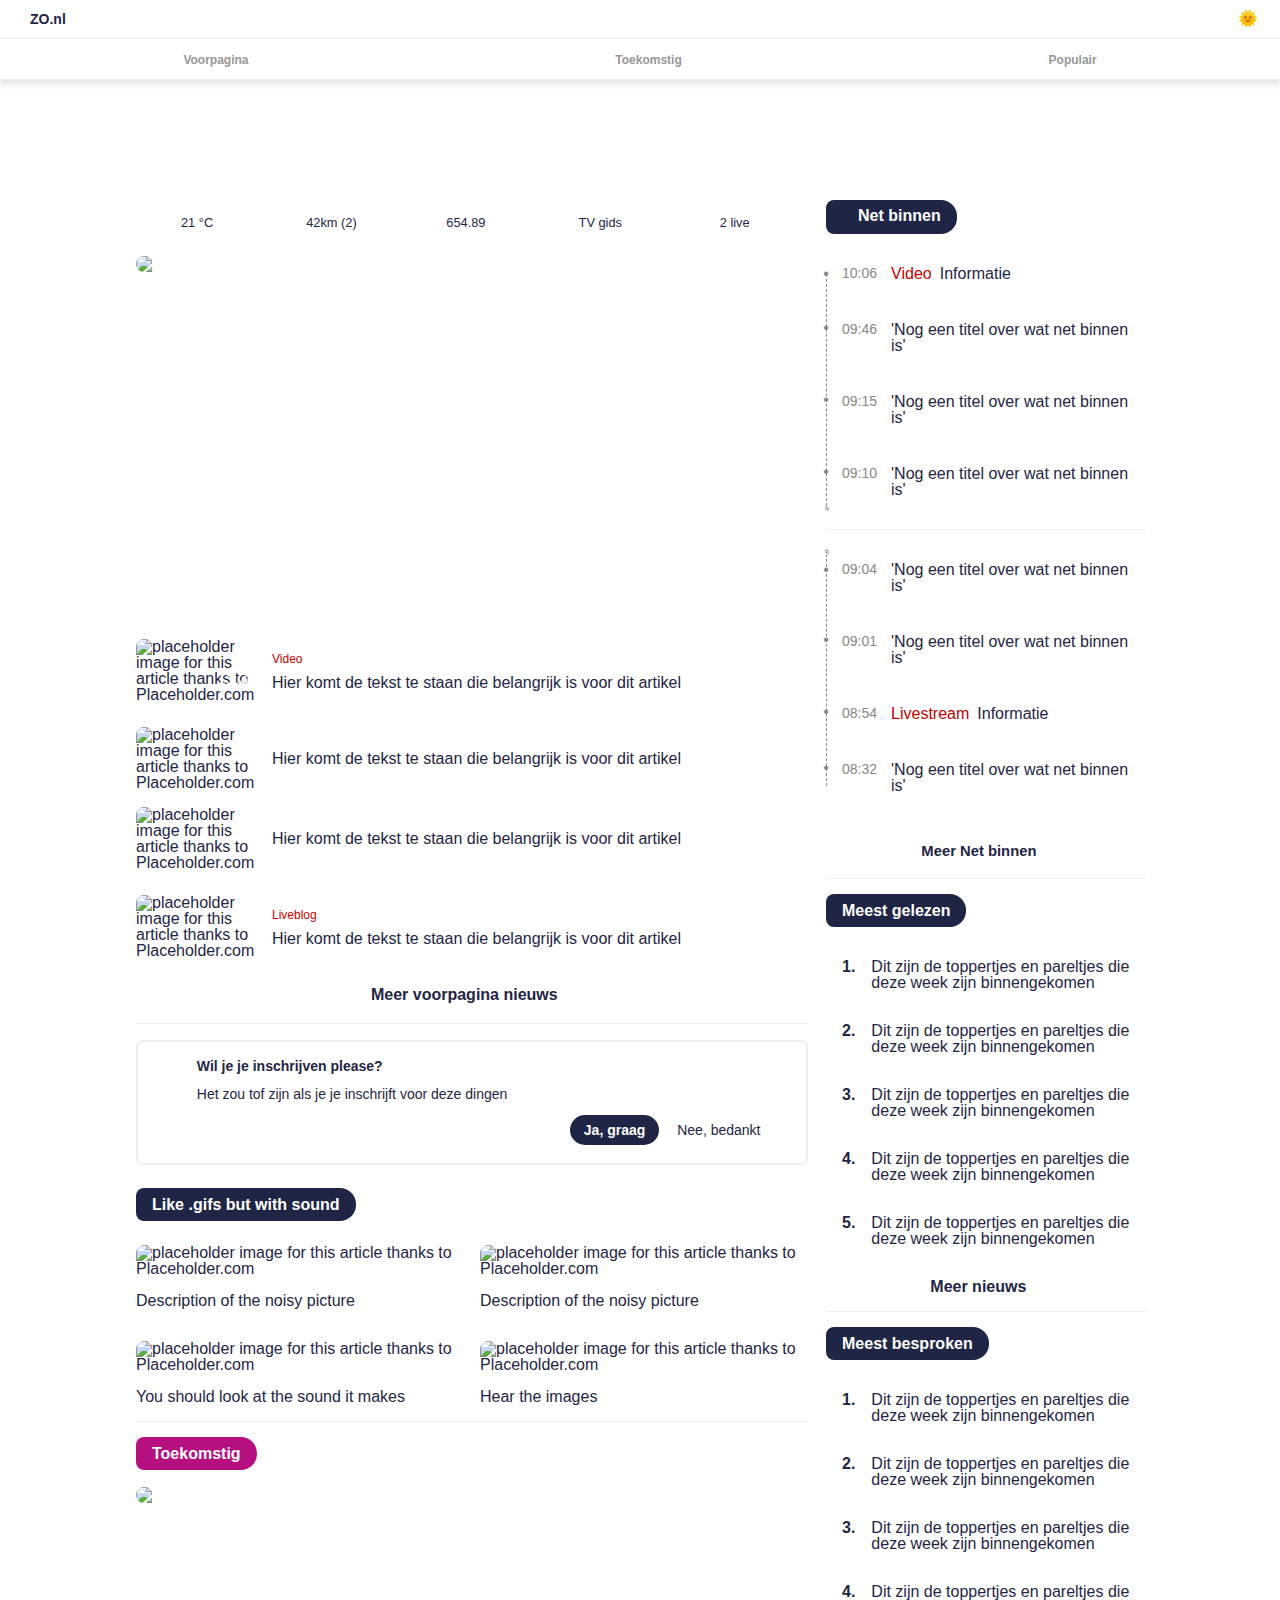
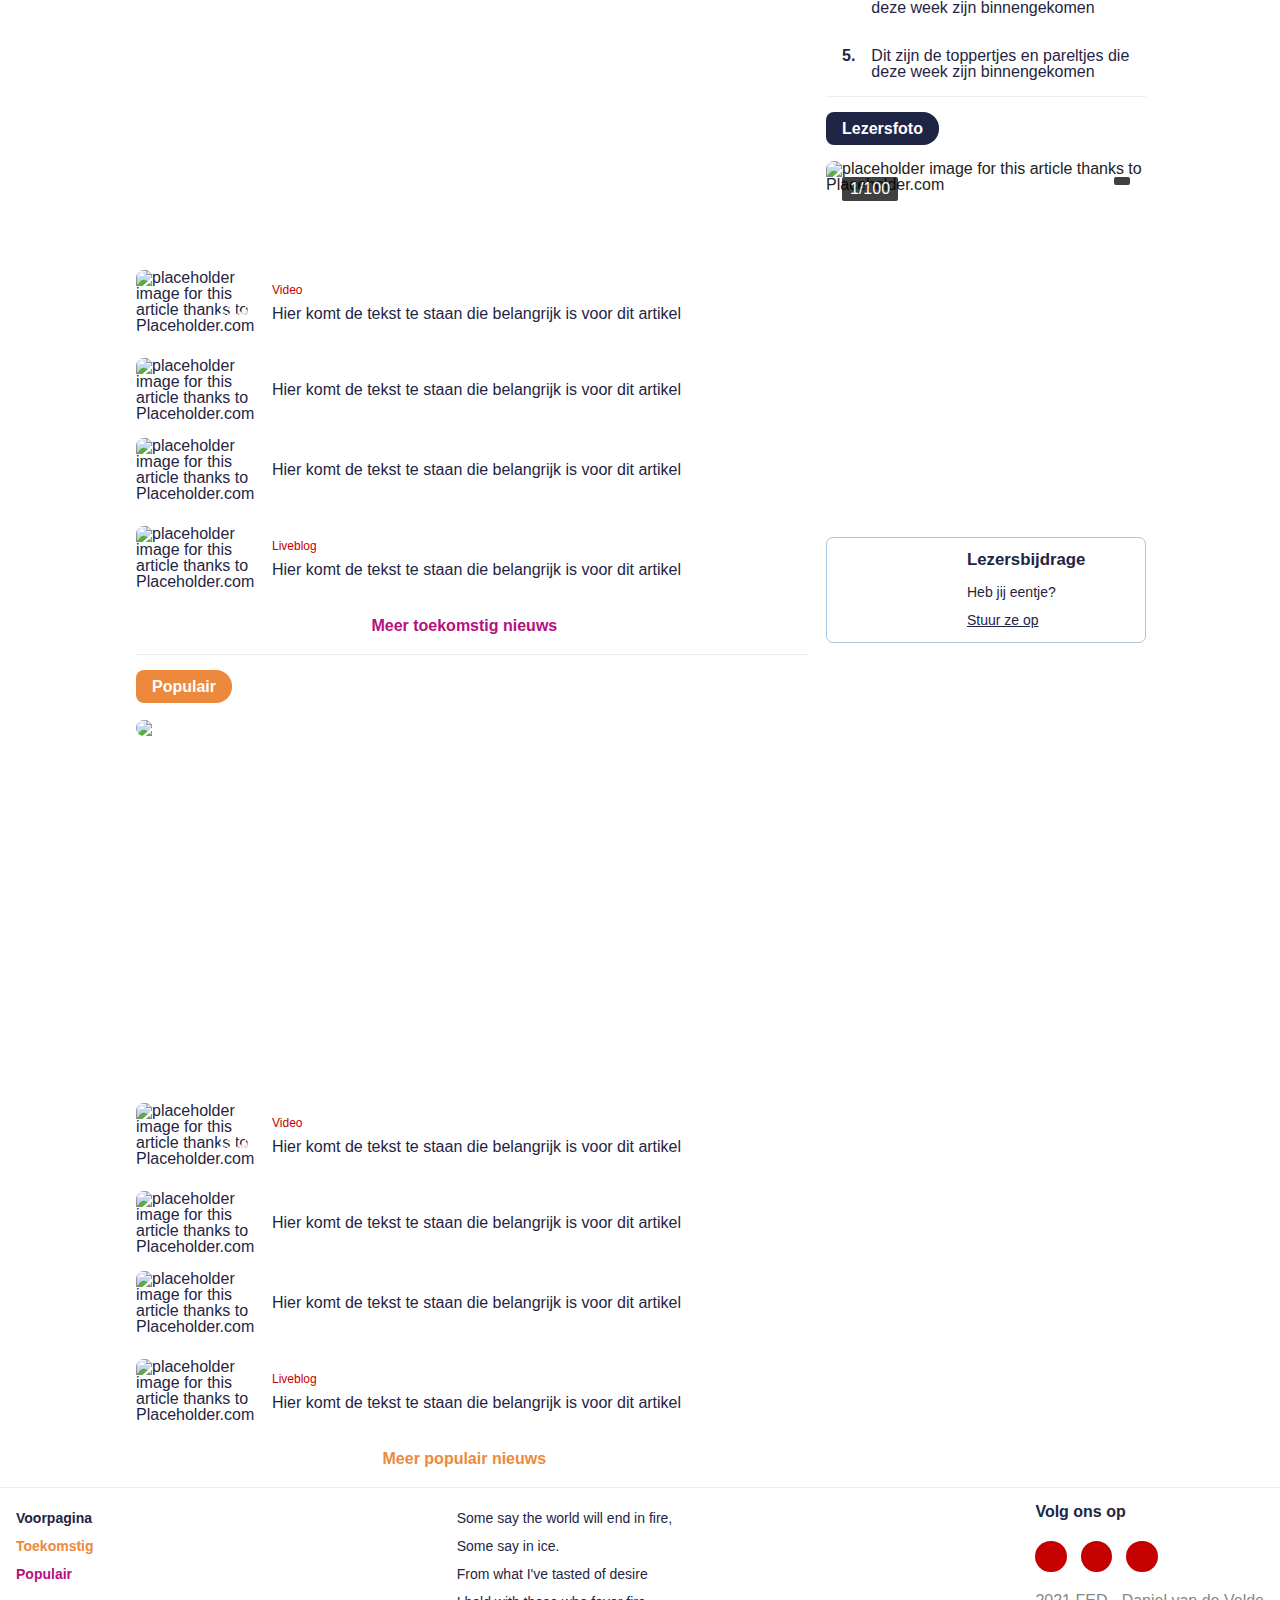
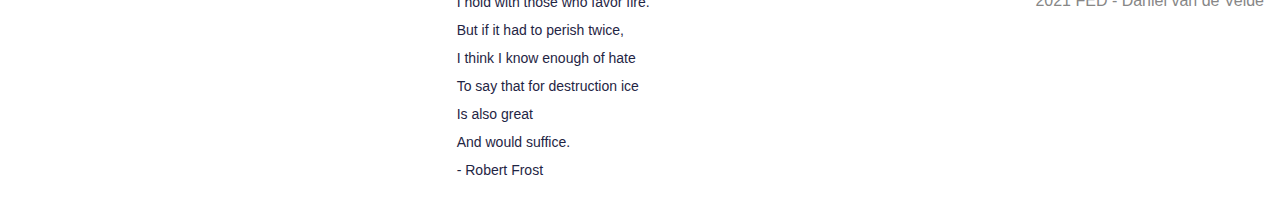
==== commit 750720a3: "prettifying and better datetime" ====
--- a/index.html
+++ b/index.html
@@ -197,7 +197,7 @@
                     src="https://loremflickr.com/150/150/kitten,cat/all?random=7"
                     alt="placeholder image for this article thanks to Placeholder.com"
                   />
-                  <time datetime="1:13">1:13</time>
+                  <time datetime="PT1M13S">1:13</time>
                 </figure>
                 <p data-attribute="Video">
                   Hier komt de tekst te staan die belangrijk is voor dit artikel
@@ -276,7 +276,7 @@
                     src="https://loremflickr.com/150/150/kitten,cat/all?random=12"
                     alt="placeholder image for this article thanks to Placeholder.com"
                   />
-                  <time datetime="1:13">1:13</time>
+                  <time datetime="PT1M13S">1:13</time>
                 </figure>
                 <p data-attribute="Video">
                   Hier komt de tekst te staan die belangrijk is voor dit artikel
--- a/styles/style.css
+++ b/styles/style.css
@@ -23,9 +23,9 @@
   background-color: var(--background);
 }
 
-main {
-  margin-top: 2.5em;
-  padding: 0.5em;
+main,
+aside {
+  padding: 0 0.625em;
 }
 
 /*
@@ -35,6 +35,7 @@
 header {
   display: flex;
   flex-direction: column;
+  margin-bottom: 7.5em;
 }
 
 header div {
@@ -47,7 +48,7 @@
 }
 
 header div a {
-  font-weight: bold;
+  font-weight: 700;
   font-size: 0.875em;
   text-decoration: none;
   color: var(--pri-text);
@@ -73,7 +74,7 @@
 
 header nav {
   z-index: 2;
-  box-shadow: 0 0.25em 0.5em 0 rgba(0,0,0,.12);
+  box-shadow: 0 0.25em 0.5em 0 rgba(0, 0, 0, 0.12);
   border-bottom: 1px solid var(--border-color);
   background-color: var(--background2);
 }
@@ -91,7 +92,7 @@
 header nav li a {
   text-decoration: none;
   color: var(--sec-text);
-  font-weight: bold;
+  font-weight: 700;
   text-transform: capitalize;
   font-size: 0.75em;
   padding: 0.5em 0.75em;
@@ -101,12 +102,12 @@
 Widgets at the top
 */
 
-#forwardIcons ul {
+main > section:first-of-type ul {
   display: flex;
   justify-content: stretch;
 }
 
-#forwardIcons li {
+main > section:first-of-type li {
   padding: 0.25em;
   margin-bottom: 1em;
   display: flex;
@@ -115,7 +116,7 @@
   border: 1px solid transparent;
 }
 
-#forwardIcons li a {
+main > section:first-of-type li a {
   padding: 0.25em;
   display: flex;
   flex-direction: column;
@@ -124,22 +125,22 @@
   text-decoration: none;
 }
 
-#forwardIcons i {
+main > section:first-of-type i {
   padding-bottom: 0.5em;
 }
 
-#forwardIcons span {
+main > section:first-of-type span {
   font-size: 0.8em;
 }
 
-#forwardIcons li span::after {
+main > section:first-of-type li span::after {
   font-size: 0.75em;
   font-family: FontAwesome;
   content: "\f054";
   padding-left: 0.5em;
 }
 
-#forwardIcons li:hover {
+main > section:first-of-type li:hover {
   border: 1px solid var(--pri-text);
   border-radius: 0.5em;
 }
@@ -148,90 +149,116 @@
 A section of news
 */
 
-.newsSection {
+main > section:nth-of-type(2),
+main > section:nth-of-type(6),
+main > section:nth-of-type(5) {
   border-bottom: 1px solid var(--border-color);
   margin-bottom: 1em;
 }
 
-.newsSection > h2 {
+main > section:nth-of-type(2) > h2,
+main > section:nth-of-type(6) > h2,
+main > section:nth-of-type(5) > h2 {
   flex: 1 0 100%;
   margin: 1.5em auto 1.5em 0;
 }
 
-.newsSection > h2 a {
+main > section:nth-of-type(2) > h2 a,
+main > section:nth-of-type(6) > h2 a,
+main > section:nth-of-type(5) > h2 a {
   text-decoration: none;
   border-radius: 0.5em 1em 1em 0.5em;
   background-color: var(--header-color);
   padding: 0.5em 1em;
   color: #fff;
-  font-weight: bold;
-}
-
-.newsSection#future > h2 a {
+  font-weight: 700;
+}
+
+main > section:nth-of-type(6) > h2 a {
   background-color: #ed893c;
 }
 
-#future li:last-child a {
+main > section:nth-of-type(6) li:last-child a {
   color: #ed893c;
 }
 
-.newsSection#popular > h2 a {
+main > section:nth-of-type(5) > h2 a {
   background-color: #b60f80;
 }
 
-#popular li:last-child a {
+main > section:nth-of-type(5) li:last-child a {
   color: #b60f80;
 }
 
-.newsSection > h2 a:hover {
+main > section:nth-of-type(2) > h2 a:hover,
+main > section:nth-of-type(6) > h2 a:hover,
+main > section:nth-of-type(5) > h2 a:hover {
   text-decoration: underline;
 }
 
-.newsSection > a {
-  color: #fff;
-}
-
-.newsSection > a figure {
+main > section:nth-of-type(2) > a,
+main > section:nth-of-type(6) > a,
+main > section:nth-of-type(5) > a {
+  color: #fff;
+}
+
+main > section:nth-of-type(2) > a figure,
+main > section:nth-of-type(6) > a figure,
+main > section:nth-of-type(5) > a figure {
   position: relative;
   margin-bottom: 1em;
   height: 22.5em;
 }
 
-.newsSection > a figure img {
+main > section:nth-of-type(2) > a figure img,
+main > section:nth-of-type(6) > a figure img,
+main > section:nth-of-type(5) > a figure img {
   border-radius: var(--border-radius);
   width: 100%;
   height: 100%;
 }
 
-.newsSection > a figure figcaption {
+main > section:nth-of-type(2) > a figure figcaption,
+main > section:nth-of-type(6) > a figure figcaption,
+main > section:nth-of-type(5) > a figure figcaption {
   font-size: 1.5em;
-  font-weight: bold;
+  font-weight: 700;
   position: absolute;
   bottom: 1em;
   left: 0.5em;
   right: 0.5em;
 }
 
-.newsSection ul li {
+main > section:nth-of-type(2) > ul li,
+main > section:nth-of-type(6) > ul li,
+main > section:nth-of-type(5) > ul li {
   margin-bottom: 1em;
 }
 
-.newsSection li > a {
-  color: var(--pri-text);
-  text-decoration: none;
-}
-
-.newsSection li > a:hover {
+main > section:nth-of-type(2) li > a,
+main > section:nth-of-type(6) li > a,
+main > section:nth-of-type(5) li > a {
+  color: var(--pri-text);
+  text-decoration: none;
+}
+
+main > section:nth-of-type(2) li > a:hover,
+main > section:nth-of-type(6) li > a:hover,
+main > section:nth-of-type(5) li > a:hover {
   text-decoration: underline;
 }
 
-.newsSection ul li:last-child {
+main > section:nth-of-type(2) ul li:last-child,
+main > section:nth-of-type(6) ul li:last-child,
+main > section:nth-of-type(5) ul li:last-child {
   text-align: center;
-  font-weight: bold;
+  font-weight: 700;
   padding: 0.25em;
 }
 
-.newsSection ul li:last-child a::after {
+main > section:nth-of-type(2) ul li:last-child a::after,
+main > section:nth-of-type(6) ul li:last-child a::after,
+main > section:nth-of-type(5) ul li:last-child a::after {
   font-weight: normal;
   font-size: 0.75em;
   font-family: FontAwesome;
@@ -240,48 +267,64 @@
   display: inline-block;
 }
 
-.newsSection ul li:last-child a:hover::after {
-  text-decoration: none;
-}
-
-.newsSection ul article {
+main > section:nth-of-type(2) ul li:last-child a:hover::after,
+main > section:nth-of-type(6) ul li:last-child a:hover::after,
+main > section:nth-of-type(5) ul li:last-child a:hover::after {
+  text-decoration: none;
+}
+
+main > section:nth-of-type(2) ul li article,
+main > section:nth-of-type(6) ul li article,
+main > section:nth-of-type(5) ul li article {
   display: flex;
   align-items: center;
   position: relative;
 }
 
-.newsSection article figure {
+main > section:nth-of-type(2) article figure,
+main > section:nth-of-type(6) article figure,
+main > section:nth-of-type(5) article figure {
   position: relative;
   flex: 0 0 7.5em;
 }
 
-.newsSection article img {
+main > section:nth-of-type(2) article img,
+main > section:nth-of-type(6) article img,
+main > section:nth-of-type(5) article img {
   border-radius: var(--border-radius);
   width: 100%;
   height: 100%;
 }
 
-.newsSection article p {
+main > section:nth-of-type(2) p,
+main > section:nth-of-type(6) p,
+main > section:nth-of-type(5) p {
   padding: 1em;
   display: flex;
   flex-direction: column;
   line-height: 1.5em;
 }
 
-.newsSection article p[data-attribute]::before {
+main > section:nth-of-type(2) article p[data-attribute]::before,
+main > section:nth-of-type(6) article p[data-attribute]::before,
+main > section:nth-of-type(5) article p[data-attribute]::before {
   content: attr(data-attribute);
   font-size: 0.75em;
-  color: var(--ter-text)
-}
-
-.newsSection article time {
+  color: var(--ter-text);
+}
+
+main > section:nth-of-type(2) article time,
+main > section:nth-of-type(6) article time,
+main > section:nth-of-type(5) article time {
   color: #fff;
   position: absolute;
   right: 0.5em;
   bottom: 1em;
 }
 
-.newsSection article p[data-attribute="Video"]::after {
+main > section:nth-of-type(2) article p[data-attribute="Video"]::after,
+main > section:nth-of-type(6) article p[data-attribute="Video"]::after,
+main > section:nth-of-type(5) article p[data-attribute="Video"]::after {
   color: #fff;
   font-family: FontAwesome;
   font-size: 2em;
@@ -295,7 +338,7 @@
 Hey, wanna get our newsletter? ad
 */
 
-#shamelessAd {
+main > section:nth-of-type(3) {
   border: 2px solid var(--border-color);
   background-color: var(--background2);
   position: relative;
@@ -307,45 +350,45 @@
   font-size: 0.875em;
 }
 
-#shamelessAd article h3 {
-  font-weight: bold;
+main > section:nth-of-type(3) article h3 {
+  font-weight: 700;
   color: var(--pri-text);
   padding-bottom: 1em;
 }
 
-#shamelessAd article p {
+main > section:nth-of-type(3) article p {
   color: var(--pri-text);
   padding-bottom: 1em;
 }
 
-#shamelessAd div {
+main > section:nth-of-type(3) div {
   margin-left: auto;
 }
 
-#shamelessAd button {
-border: none;
-padding: 0.5em 1em;
-}
-
-button.darkPattern {
+main > section:nth-of-type(3) button {
+  border: none;
+  padding: 0.5em 1em;
+}
+
+main > section div button:last-of-type {
   background: none;
   color: var(--pri-text);
   border-radius: 1.5em;
   margin-right: 1em;
 }
 
-button.darkPattern:hover {
-  background-color: var(--border-color)
-}
-
-button.lightPattern {
-  font-weight: bold;
+main > section div button:last-of-type:hover {
+  background-color: var(--border-color);
+}
+
+main > section div button:first-of-type {
+  font-weight: 700;
   color: #fff;
   background-color: #1f2544;
   border-radius: 1.5em;
 }
 
-#shamelessAd::before {
+main > section:nth-of-type(3)::before {
   color: var(--pri-text);
   font-family: FontAwesome;
   font-size: 2em;
@@ -359,7 +402,7 @@
 Videos
 */
 
-#videos {
+main > section:nth-of-type(4) {
   display: flex;
   margin: 1em 0;
   width: 100%;
@@ -367,51 +410,51 @@
   border-bottom: 1px solid var(--border-color);
 }
 
-#videos a {
-  text-decoration: none;
-  color: var(--pri-text);
-}
-
-#videos h2 {
+main > section:nth-of-type(4) a {
+  text-decoration: none;
+  color: var(--pri-text);
+}
+
+main > section:nth-of-type(4) h2 {
   flex: 1 0 100%;
   margin: 1em auto 1em 0;
 }
 
-#videos h2 a {
+main > section:nth-of-type(4) h2 a {
   border-radius: 0.5em 1em 1em 0.5em;
   background-color: var(--header-color);
   padding: 0.5em 1em;
   color: #fff;
-  font-weight: bold;
-}
-
-#videos h2 a:hover {
+  font-weight: 700;
+}
+
+main > section:nth-of-type(4) h2 a:hover {
   text-decoration: underline;
 }
 
-#videos > a {
+main > section:nth-of-type(4) > a {
   flex: 1 0 calc(50% - 0.5em);
 }
 
-#videos > a:nth-of-type(odd) {
+main > section:nth-of-type(4) > a:nth-of-type(odd) {
   margin-right: 1em;
 }
 
-#videos > a img {
+main > section:nth-of-type(4) > a img {
   border-radius: var(--border-radius);
   width: 100%;
   margin-bottom: 1em;
 }
 
-#videos > a figure {
+main > section:nth-of-type(4) > a figure {
   padding: 1em 0;
 }
 
-#videos > a figure figcaption {
+main > section:nth-of-type(4) > a figure figcaption {
   position: relative;
 }
 
-#videos > a figure figcaption::before {
+main > section:nth-of-type(4) > a figure figcaption::before {
   color: #fff;
   font-family: FontAwesome;
   font-size: 2em;
@@ -433,29 +476,29 @@
 New new new, and his name is; Justin
 */
 
-.justin {
+aside > section:nth-of-type(1) {
   margin: 1em 0;
 }
 
-.justin h2 {
+aside > section:nth-of-type(1) h2 {
   border-radius: 0.5em 1em 1em 0.5em;
   background-color: var(--header-color);
   padding: 0.5em 1em 0.625em 2em;
-  font-weight: bold;
+  font-weight: 700;
   width: max-content;
   position: relative;
 }
 
-.justin h2 a {
-  color: #fff;
-  text-decoration: none;
-}
-
-.justin h2 a:hover {
+aside > section:nth-of-type(1) h2 a {
+  color: #fff;
+  text-decoration: none;
+}
+
+aside > section:nth-of-type(1) h2 a:hover {
   text-decoration: underline;
 }
 
-.justin h2::before {
+aside > section:nth-of-type(1) h2::before {
   color: #fff;
   font-family: FontAwesome;
   font-weight: normal;
@@ -467,13 +510,13 @@
   bottom: 1.625em;
 }
 
-.justin ul {
+aside > section:nth-of-type(1) ul {
   position: relative;
   padding-left: 1em;
   margin: 2em 0;
 }
 
-.justin ul::before {
+aside > section:nth-of-type(1) ul::before {
   content: "";
   top: 0.5em;
   bottom: 0.5em;
@@ -483,7 +526,7 @@
   border-left: 1px dashed #878787;
 }
 
-.justin ul:first-of-type::after {
+aside > section:nth-of-type(1) ul:first-of-type::after {
   position: absolute;
   content: "";
   border-bottom: 1px solid var(--border-color);
@@ -492,11 +535,11 @@
   right: 0;
 }
 
-.justin ul:first-of-type {
+aside > section:nth-of-type(1) ul:first-of-type {
   padding-bottom: 1em;
 }
 
-.justin ul:first-of-type li:last-of-type::after {
+aside > section:nth-of-type(1) ul:first-of-type li:last-of-type::after {
   position: absolute;
   width: 0.25em;
   height: 0.075em;
@@ -508,11 +551,11 @@
   bottom: -0.75em;
 }
 
-.justin ul:last-of-type {
+aside > section:nth-of-type(1) ul:last-of-type {
   padding-top: 1em;
 }
 
-.justin ul:last-of-type li:first-of-type::after {
+aside > section:nth-of-type(1) ul:last-of-type li:first-of-type::after {
   position: absolute;
   width: 0.25em;
   height: 0.075em;
@@ -524,26 +567,26 @@
   top: -0.75em;
 }
 
-.justin li {
+aside > section:nth-of-type(1) li {
   position: relative;
   padding: 0.25em 0;
 }
 
-.justin li:first-of-type::before {
+aside > section:nth-of-type(1) li:first-of-type::before {
   top: 0;
 }
 
-.justin li:first-of-type,
-.justin li:first-of-type a {
+aside > section:nth-of-type(1) li:first-of-type,
+aside > section:nth-of-type(1) li:first-of-type a {
   padding-top: 0;
 }
 
-.justin li:last-of-type,
-.justin li:last-of-type a {
+aside > section:nth-of-type(1) li:last-of-type,
+aside > section:nth-of-type(1) li:last-of-type a {
   padding-bottom: 0;
 }
 
-.justin li::before {
+aside > section:nth-of-type(1) li::before {
   position: absolute;
   content: "•";
   color: #878787;
@@ -551,14 +594,14 @@
   top: 1.125em;
 }
 
-.justin li a {
+aside > section:nth-of-type(1) li a {
   padding: 1em 0;
   text-decoration: none;
   color: var(--pri-text);
   display: flex;
 }
 
-.justin li a::after {
+aside > section:nth-of-type(1) li a::after {
   font-size: 0.75em;
   font-family: FontAwesome;
   content: "\f054";
@@ -566,41 +609,45 @@
   right: 0;
 }
 
-.justin li a .special {
+aside > section:nth-of-type(1) li a span {
   color: var(--ter-text);
   padding-right: 0.5em;
 }
 
-.justin li a:hover span {
+aside > section:nth-of-type(1) li a span:last-of-type {
+  color: var(--pri-text);
+}
+
+aside > section:nth-of-type(1) li a:hover span {
   text-decoration: underline;
 }
 
-.justin li a time {
+aside > section:nth-of-type(1) li a time {
   font-size: 0.875em;
   color: #878787;
   padding-right: 1em;
 }
 
-.justin > span {
+aside > section:nth-of-type(1) > span {
   display: flex;
   border-bottom: 1px solid var(--border-color);
 }
 
-.justin > span a {
+aside > section:nth-of-type(1) > span a {
   padding: 1.25em;
   font-size: 0.925em;
-  font-weight: bold;
+  font-weight: 700;
   text-decoration: none;
   color: var(--pri-text);
   flex: 1 0 auto;
   text-align: center;
 }
 
-.justin > span a:hover {
+aside > section:nth-of-type(1) > span a:hover {
   text-decoration: underline;
 }
 
-.justin > span a::after {
+aside > section:nth-of-type(1) > span a::after {
   display: inline-block;
   font-size: 0.75em;
   font-family: FontAwesome;
@@ -613,54 +660,63 @@
 Most read and talked about
 */
 
-.most {
+aside > section:nth-of-type(2),
+aside > section:nth-of-type(3) {
   margin: 1em 0;
   border-bottom: 1px solid var(--border-color);
 }
 
-.most > h2 {
+aside > section:nth-of-type(2) > h2,
+aside > section:nth-of-type(3) > h2 {
   flex: 1 0 100%;
   margin: 1.5em auto 1.5em 0;
 }
 
-.most > h2 a {
+aside > section:nth-of-type(2) > h2 a,
+aside > section:nth-of-type(3) > h2 a {
   text-decoration: none;
   border-radius: 0.5em 1em 1em 0.5em;
   background-color: var(--header-color);
   padding: 0.5em 1em;
   color: #fff;
-  font-weight: bold;
-}
-
-.most h2 a:hover {
+  font-weight: 700;
+}
+
+aside > section:nth-of-type(2) h2 a:hover,
+aside > section:nth-of-type(3) h2 a:hover {
   text-decoration: underline;
 }
 
-.most ol li {
+aside > section:nth-of-type(2) ol li,
+aside > section:nth-of-type(3) ol li {
   counter-increment: listitem;
   position: relative;
   display: flex;
   padding: 1em;
 }
 
-.most ol li::before {
+aside > section:nth-of-type(2) ol li::before,
+aside > section:nth-of-type(3) ol li::before {
   color: var(--pri-text);
   content: counter(listitem) ".";
   display: block;
-  font-weight: bold;
+  font-weight: 700;
   padding-right: 1em;
 }
 
-.most li a {
-  color: var(--pri-text);
-  text-decoration: none;
-}
-
-.most li a:hover {
+aside > section:nth-of-type(2) li a,
+aside > section:nth-of-type(3) li a {
+  color: var(--pri-text);
+  text-decoration: none;
+}
+
+aside > section:nth-of-type(2) li a:hover,
+aside > section:nth-of-type(3) li a:hover {
   text-decoration: underline;
 }
 
-.most ol li a::after {
+aside > section:nth-of-type(2) ol li a::after,
+aside > section:nth-of-type(3) ol li a::after {
   font-size: 0.75em;
   font-family: FontAwesome;
   content: "\f054";
@@ -669,24 +725,28 @@
   top: 1.5em;
 }
 
-.most span {
-  display: flex;
-}
-
-.most span a {
+aside > section:nth-of-type(2) span,
+aside > section:nth-of-type(3) span {
+  display: flex;
+}
+
+aside > section:nth-of-type(2) span a,
+aside > section:nth-of-type(3) span a {
   padding: 1em 0;
-  font-weight: bold;
+  font-weight: 700;
   flex: 1 0 auto;
   text-align: center;
   text-decoration: none;
   color: var(--pri-text);
 }
 
-.most span a:hover {
+aside > section:nth-of-type(2) span a:hover,
+aside > section:nth-of-type(3) span a:hover {
   text-decoration: underline;
 }
 
-.most span a::after {
+aside > section:nth-of-type(2) span a::after,
+aside > section:nth-of-type(3) span a::after {
   display: inline-block;
   font-size: 0.75em;
   font-family: FontAwesome;
@@ -699,99 +759,99 @@
 Photo by reader
 */
 
-.readerPhoto {
+aside > section:nth-of-type(4) {
   padding-bottom: 1em;
 }
 
-.readerPhoto > h2 {
+aside > section:nth-of-type(4) > h2 {
   flex: 1 0 100%;
   margin: 1.5em auto 1.5em 0;
 }
 
-.readerPhoto > h2 a {
+aside > section:nth-of-type(4) > h2 a {
   text-decoration: none;
   border-radius: 0.5em 1em 1em 0.5em;
   background-color: var(--header-color);
   padding: 0.5em 1em;
   color: #fff;
-  font-weight: bold;
-}
-
-.readerPhoto h2 a:hover {
+  font-weight: 700;
+}
+
+aside > section:nth-of-type(4) h2 a:hover {
   text-decoration: underline;
 }
 
-.readerPhoto > figure {
+aside > section:nth-of-type(4) > figure {
   position: relative;
   margin-bottom: 1em;
   height: 22.5em;
 }
 
-.readerPhoto > figure img {
+aside > section:nth-of-type(4) > figure img {
   border-radius: var(--border-radius);
   width: 100%;
   height: 100%;
 }
 
-.readerPhoto figure::before {
+aside > section:nth-of-type(4) figure::before {
   content: "1/100";
   position: absolute;
   color: white;
   padding: 0.25em 0.5em;
-  background-color: rgba(0,0,0,0.75);
+  background-color: rgba(0, 0, 0, 0.75);
   border-radius: 0.125em;
   border: none;
   top: 1em;
   left: 1em;
 }
 
-.readerPhoto button {
+aside > section:nth-of-type(4) button {
   position: absolute;
   color: white;
   padding: 0.25em 0.5em;
-  background-color: rgba(0,0,0,0.75);
+  background-color: rgba(0, 0, 0, 0.75);
   border-radius: 0.125em;
   border: none;
 }
 
-.readerPhoto button:hover {
-  background-color: rgba(0,0,0,0.9);
-}
-
-.readerPhoto figure > button {
+aside > section:nth-of-type(4) button:hover {
+  background-color: rgba(0, 0, 0, 0.9);
+}
+
+aside > section:nth-of-type(4) figure > button {
   top: 1em;
   right: 1em;
 }
 
-.readerPhoto .photoDirectionals {
+aside > section:nth-of-type(4) div {
   transition: 0.5s;
   visibility: hidden;
   opacity: 0;
 }
 
-.readerPhoto figure:hover .photoDirectionals {
+aside > section:nth-of-type(4) figure:hover div {
   visibility: visible;
   opacity: 1;
 }
 
-.readerPhoto .photoDirectionals button {
+aside > section:nth-of-type(4) div button {
   color: white;
   bottom: 50%;
 }
 
-.readerPhoto .photoDirectionals button:first-of-type {
+aside > section:nth-of-type(4) div button:first-of-type {
   left: 0.5em;
 }
 
-.readerPhoto .photoDirectionals button:last-of-type {
+aside > section:nth-of-type(4) div button:last-of-type {
   right: 0.5em;
 }
 
-.readerPhoto > a {
-  text-decoration: none;
-}
-
-.readerPhoto article {
+aside > section:nth-of-type(4) > a {
+  text-decoration: none;
+}
+
+aside > section:nth-of-type(4) article {
   border: 1px solid #a8c7e0;
   background-color: var(--background2);
   position: relative;
@@ -803,32 +863,32 @@
   font-size: 0.875em;
 }
 
-.readerPhoto article h3 {
-  font-weight: bold;
+aside > section:nth-of-type(4) article h3 {
+  font-weight: 700;
   color: var(--pri-text);
   padding-bottom: 1em;
   font-size: 1.2em;
 }
 
-.readerPhoto article p {
+aside > section:nth-of-type(4) article p {
   color: var(--pri-text);
   padding-bottom: 1em;
 }
 
-.readerPhoto article span {
+aside > section:nth-of-type(4) article span {
   text-decoration: underline;
   color: var(--pri-text);
 }
 
-.readerPhoto article span::after {
+aside > section:nth-of-type(4) article span::after {
   font-size: 0.75em;
   font-family: FontAwesome;
   content: "\f054";
   padding-left: 0.5em;
-  display: inline-block
-}
-
-.readerPhoto article::before {
+  display: inline-block;
+}
+
+aside > section:nth-of-type(4) article::before {
   content: "\f0fe";
   font-family: FontAwesome;
   position: absolute;
@@ -838,7 +898,7 @@
   color: #a8c7e0;
 }
 
-.readerPhoto article::after {
+aside > section:nth-of-type(4) article::after {
   content: "\f1d8";
   font-family: FontAwesome;
   position: absolute;
@@ -848,11 +908,11 @@
   color: var(--pri-text);
 }
 
-.readerPhoto article:hover {
+aside > section:nth-of-type(4) article:hover {
   border-color: var(--pri-text);
 }
 
-.readerPhoto article:hover::before {
+aside > section:nth-of-type(4) article:hover::before {
   color: var(--pri-text);
 }
 
@@ -862,16 +922,11 @@
 
 footer {
   border-top: 1px solid var(--border-color);
-  padding: 1em 0;
-}
-
-footer {
   padding: 1em;
   display: flex;
   flex-direction: row;
   justify-content: space-between;
-  flex: 1 0 auto;
-  flex-wrap: wrap;
+  width: calc(100% - 2em);
 }
 
 footer ul {
@@ -884,29 +939,43 @@
 }
 
 footer ul:first-of-type li {
-  font-weight: bold;
-}
-
-footer > ul:first-of-type li:nth-child(2) a{
+  font-weight: 700;
+}
+
+footer > ul:first-of-type li:nth-child(2) a {
   color: #ed893c;
 }
-footer > ul:first-of-type li:nth-child(3) a{
+
+footer > ul:first-of-type li:nth-child(3) a {
   color: #b60f80;
 }
 
-footer div ul{
+footer div ul {
   display: flex;
   flex-direction: row;
   flex-wrap: wrap;
 }
 
 footer div li {
-  padding: 0.25em;
+  display: block;
+  margin: 1em 1em 1em 0;
+}
+
+footer div li a {
+  padding-top: 0.25em;
+  display: block;
+  font-size: 1.5em;
+  text-align: center;
+  width: 1.5em;
+  height: 1.25em;
+  border-radius: 50%;
+  background-color: #c40000;
+  color: #fff;
 }
 
 footer span:first-of-type {
-  font-weight: bold;
-  color: var(--pri-text)
+  font-weight: 700;
+  color: var(--pri-text);
 }
 
 footer span:last-of-type {
@@ -915,43 +984,44 @@
 
 footer li a {
   text-decoration: none;
-  color: var(--pri-text)
+  color: var(--pri-text);
 }
 
 /*
 Minor changes that the dark theme applies to some areas
 */
-.dark #forwardIcons li:hover {
-  border: 1px solid transparent
-}
-
-.dark button.lightPattern {
-  background: hsla(0,0%,50.2%,.2)
-}
-
-.dark button.darkPattern {
-  background: hsla(0,0%,50.2%,.1)
+.dark main > section:first-of-type li:hover {
+  border: 1px solid transparent;
+}
+
+.dark main div button:first-of-type {
+  background: hsla(0, 0%, 50.2%, 0.2);
+}
+
+.dark main div button:last-of-type {
+  background: hsla(0, 0%, 50.2%, 0.1);
 }
 
 .dark nav li a:hover {
-  background-color: rgba(255,255,255,.075);
+  background-color: rgba(255, 255, 255, 0.075);
   border-radius: 1.5em;
 }
 
-#root.dark main .newsSection ul li:last-child a {
-  color: var(--pri-text);
-}
-
-.dark .readerPhoto article {
+.dark main > section:nth-of-type(2) ul li:last-child a,
+.dark main > section:nth-of-type(6) ul li:last-child a,
+.dark main > section:nth-of-type(5) ul li:last-child a {
+  color: var(--pri-text);
+}
+
+.dark aside > section:nth-of-type(6) article {
   border-color: var(--border-color);
 }
 
-.dark .readerPhoto article::before {
+.dark aside > section:nth-of-type(6) article::before {
   color: var(--border-color);
 }
 
-
-.dark .readerPhoto article::after {
+.dark aside > section:nth-of-type(6) article::after {
   color: var(--pri-text);
 }
 
@@ -960,9 +1030,61 @@
 */
 @keyframes rotation {
   from {
-    transform: rotate(0deg);
-  }
+    transform: rotate(0);
+  }
+
   to {
-    transform: rotate(359deg)
-  }
-}+    transform: rotate(359deg);
+  }
+}
+
+@media (min-width: 48em) {
+  body {
+    display: flex;
+    flex-direction: row;
+    flex-wrap: wrap;
+  }
+
+  main {
+    flex: 1 0 28em;
+  }
+
+  main > section:nth-of-type(6) {
+    border-bottom: none;
+  }
+
+  aside {
+    padding: 0 0.5em;
+    flex-basis: 20em;
+    font-size: 0.875em;
+  }
+
+  aside > section:nth-of-type(1) {
+    margin-top: 0;
+  }
+
+  aside > section > figure {
+    height: 5em;
+  }
+
+  header {
+    flex: 1 0 100%;
+  }
+}
+
+@media (min-width: 62em) {
+  aside {
+    font-size: 1em;
+  }
+}
+
+@media (min-width: 69em) {
+  aside {
+    margin-right: auto;
+  }
+
+  main {
+    margin-left: auto;
+    flex: 0 0 42em;
+  }
+}
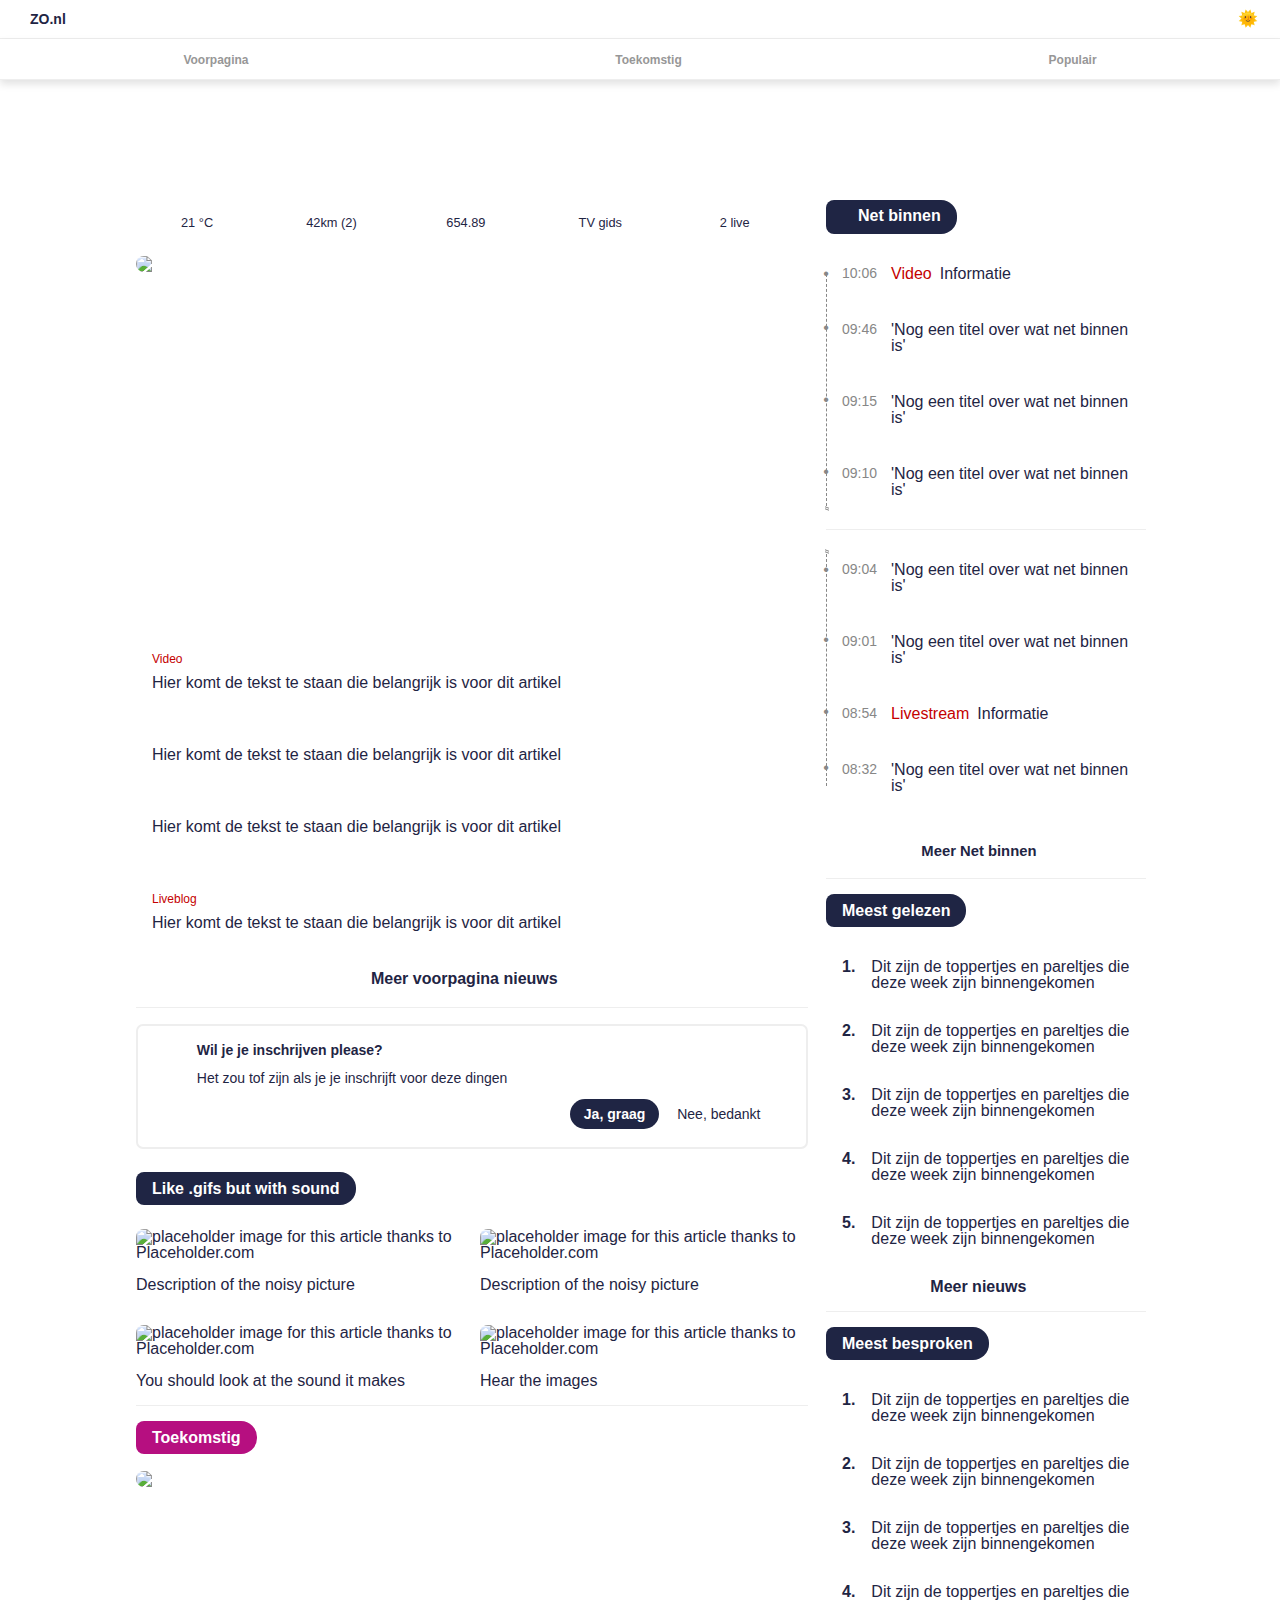
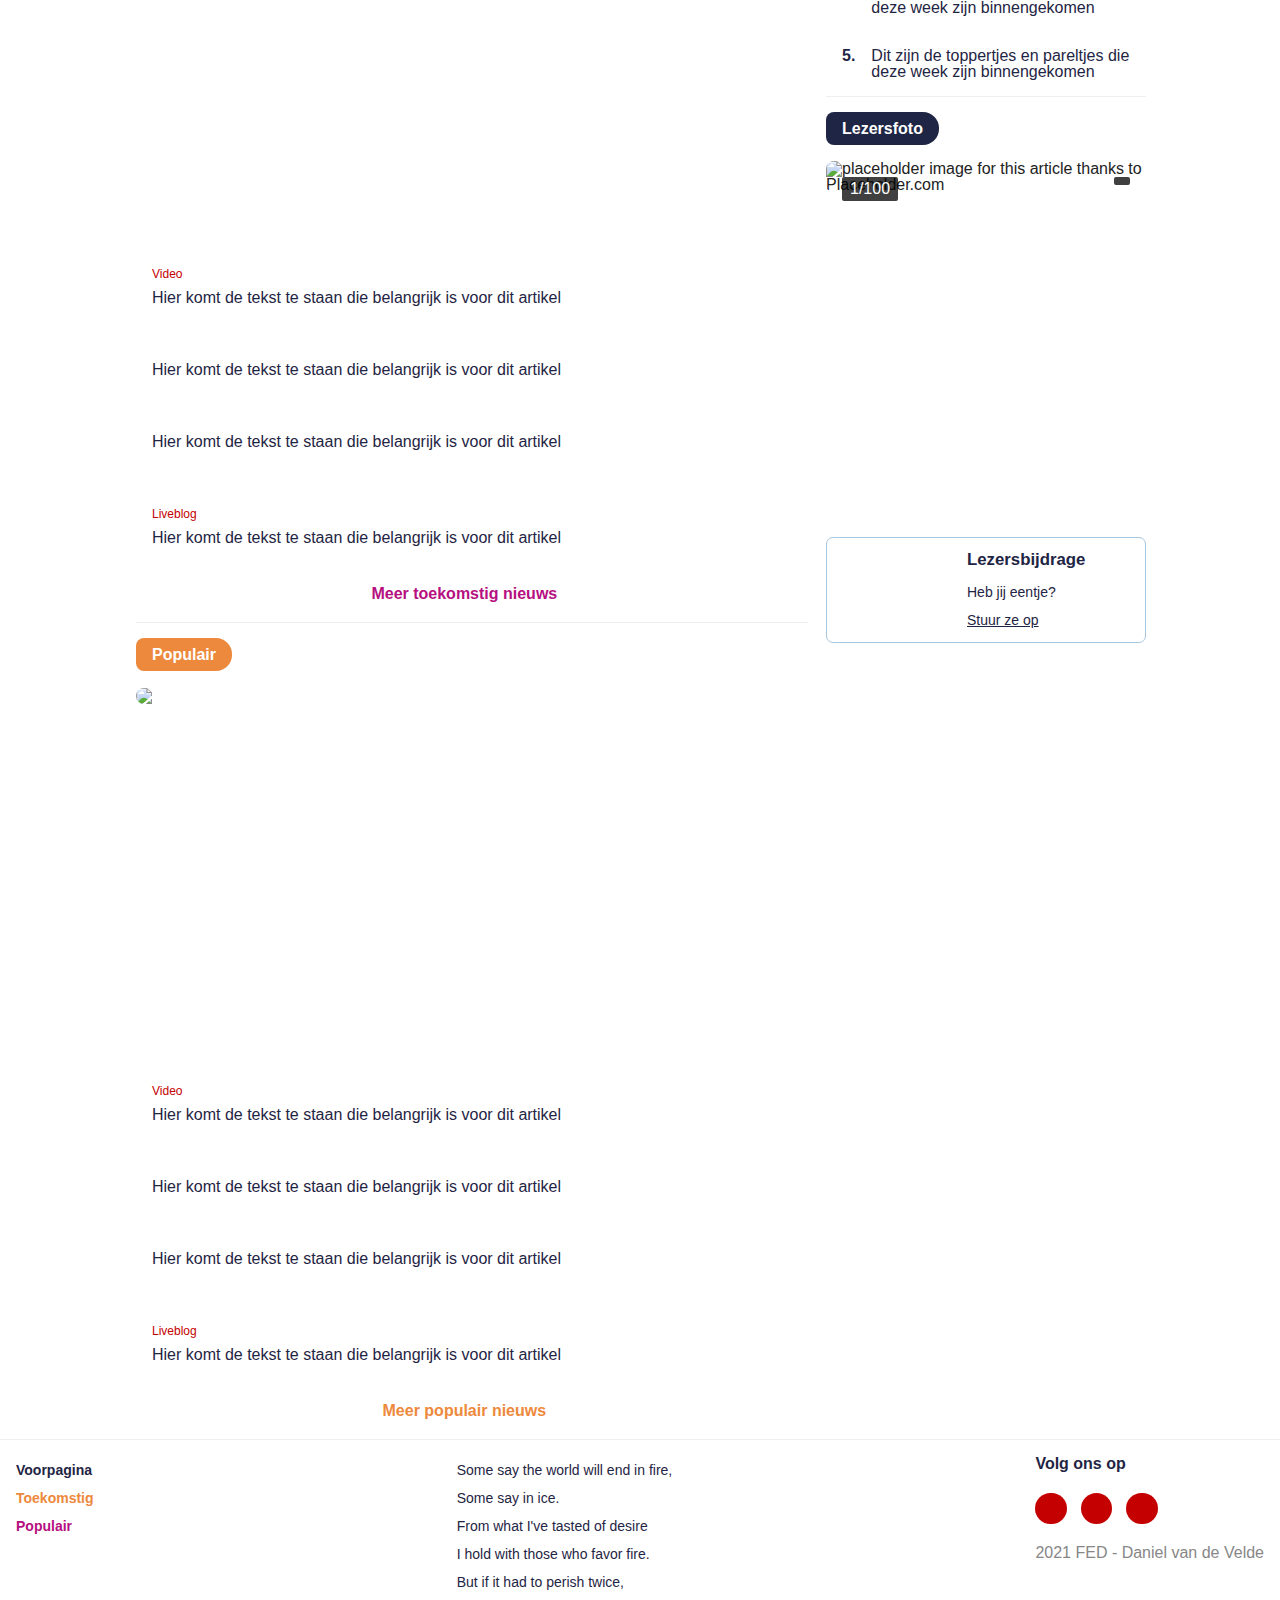
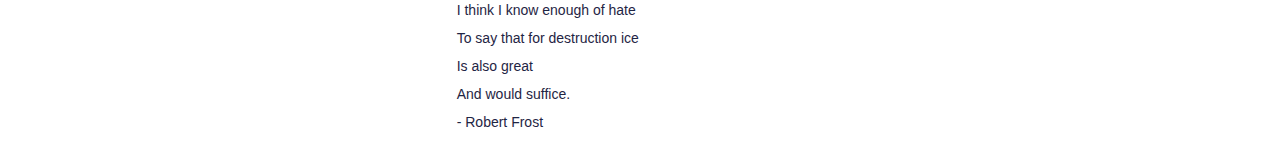
==== commit d2fb794b: "forgot to make and style anchor tags" ====
--- a/index.html
+++ b/index.html
@@ -12,7 +12,6 @@
       crossorigin="anonymous"
     ></script>
   </head>
-
   <body>
     <header>
       <div>
--- a/styles/style.css
+++ b/styles/style.css
@@ -19,6 +19,10 @@
   --header-color: #2e3c83;
 }
 
+html {
+  scroll-behavior: smooth;
+}
+
 body {
   background-color: var(--background);
 }
@@ -396,6 +400,168 @@
   left: 0.5em;
   top: 0.75em;
   content: "\f0f3";
+}
+
+/*
+Article page
+*/
+
+main > section:nth-of-type(2) > article,
+main > section:nth-of-type(2) > section {
+  color: var(--pri-text);
+}
+
+main > section:nth-of-type(2) > section {
+  border-bottom: 1px solid var(--border-color);
+}
+
+main > section:nth-of-type(2) > section:last-child {
+  border-bottom: none;
+}
+
+main > section:nth-of-type(2) > article > figure {
+  height: 22.5em;
+  position: relative;
+}
+
+main > section:nth-of-type(2) > article > figure > figcaption {
+  font-size: 1.5em;
+  font-weight: 700;
+  position: absolute;
+  bottom: 1em;
+  left: 0.5em;
+  right: 0.5em;
+  color: white;
+}
+
+main > section:nth-of-type(2) > article > p {
+  padding: 0.5em 0;
+}
+
+main > section:nth-of-type(2) > article > p:first-of-type {
+  font-weight: bold;
+}
+
+main > section:nth-of-type(2) > article > h3 {
+  padding: 2em 0 0.5em;
+  font-size: 1.1em;
+  font-weight: bold;
+  color: var(--pri-text);
+}
+
+main > section:nth-of-type(2) > section:first-of-type {
+  display: flex;
+  flex-direction: row;
+  justify-content: space-between;
+  align-items: center;
+}
+
+main > section:nth-of-type(2) > section:first-of-type div {
+  color: #878787;
+  font-size: 0.8em;
+  display: flex;
+  flex-direction: column;
+}
+
+main > section:nth-of-type(2) > section:first-of-type div > span {
+  line-height: 1.25em;
+}
+
+main > section:nth-of-type(2) > section:first-of-type > span {
+  border: 0.175em solid var(--pri-text);
+  border-radius: 1em;
+  font-size: 0.75em;
+  font-weight: bold;
+  padding: 0.25em 0.75em;
+  position: relative;
+  cursor: pointer;
+}
+
+main > section:nth-of-type(2) > section:first-of-type > span::before {
+  content: "";
+  position: absolute;
+  bottom: 25%;
+  left: 0;
+  transform: rotateZ(45deg);
+  width: 0;
+  height: 0;
+  border: 0.5em solid transparent;
+  border-top-color: var(--pri-text);
+  border-bottom: 0;
+  border-left: 0;
+  margin-left: -0.25em;
+  margin-bottom: -0.5em;
+}
+
+main > section:nth-of-type(2) > section:first-of-type > span::after {
+  content: " >";
+}
+
+main > section:nth-of-type(2) > section {
+  padding-bottom: 1.5em;
+}
+
+main > section:nth-of-type(2) > section:nth-of-type(2) {
+  padding-top: 1.5em;
+  display: flex;
+  flex-direction: row;
+  font-size: 0.8em;
+}
+
+main > section:nth-of-type(2) > section:nth-of-type(2) span {
+  font-weight: 700;
+  padding-right: 0.5em;
+}
+
+main > section:nth-of-type(2) > section:nth-of-type(2) ul {
+  display: flex;
+  flex-direction: row;
+}
+
+main > section:nth-of-type(2) > section:nth-of-type(2) ul li {
+  font-weight: 500;
+  padding: 0 0.5em;
+  text-align: left;
+}
+
+main > section:nth-of-type(2) > section:nth-of-type(2) ul li::after {
+  padding: 0 0.5em;
+}
+
+main > section:nth-of-type(2) > section:nth-of-type(3) > h2 {
+  margin: 1.5em 0;
+  text-decoration: none;
+  border-radius: 0.5em 1em 1em 0.5em;
+  background-color: var(--header-color);
+  padding: 0.5em 1em;
+  color: #fff;
+  font-weight: 700;
+  width: max-content;
+}
+
+main > section:nth-of-type(2) > section:last-child > span {
+  border: 0.175em solid var(--pri-text);
+  border-radius: 1em;
+  font-size: 0.75em;
+  font-weight: bold;
+  padding: 0.25em 0.75em;
+  position: relative;
+}
+
+main > section:nth-of-type(2) > section:last-child > span::before {
+  content: "";
+  position: absolute;
+  bottom: 25%;
+  left: 0;
+  transform: rotateZ(45deg);
+  width: 0;
+  height: 0;
+  border: 0.5em solid transparent;
+  border-top-color: var(--pri-text);
+  border-bottom: 0;
+  border-left: 0;
+  margin-left: -0.25em;
+  margin-bottom: -0.5em;
 }
 
 /*
@@ -1087,4 +1253,13 @@
     margin-left: auto;
     flex: 0 0 42em;
   }
-}
+
+  main > section ul figure {
+    display: none;
+    visibility: collapse;
+  }
+
+  main section ul figure::before {
+    content: ">";
+  }
+}
